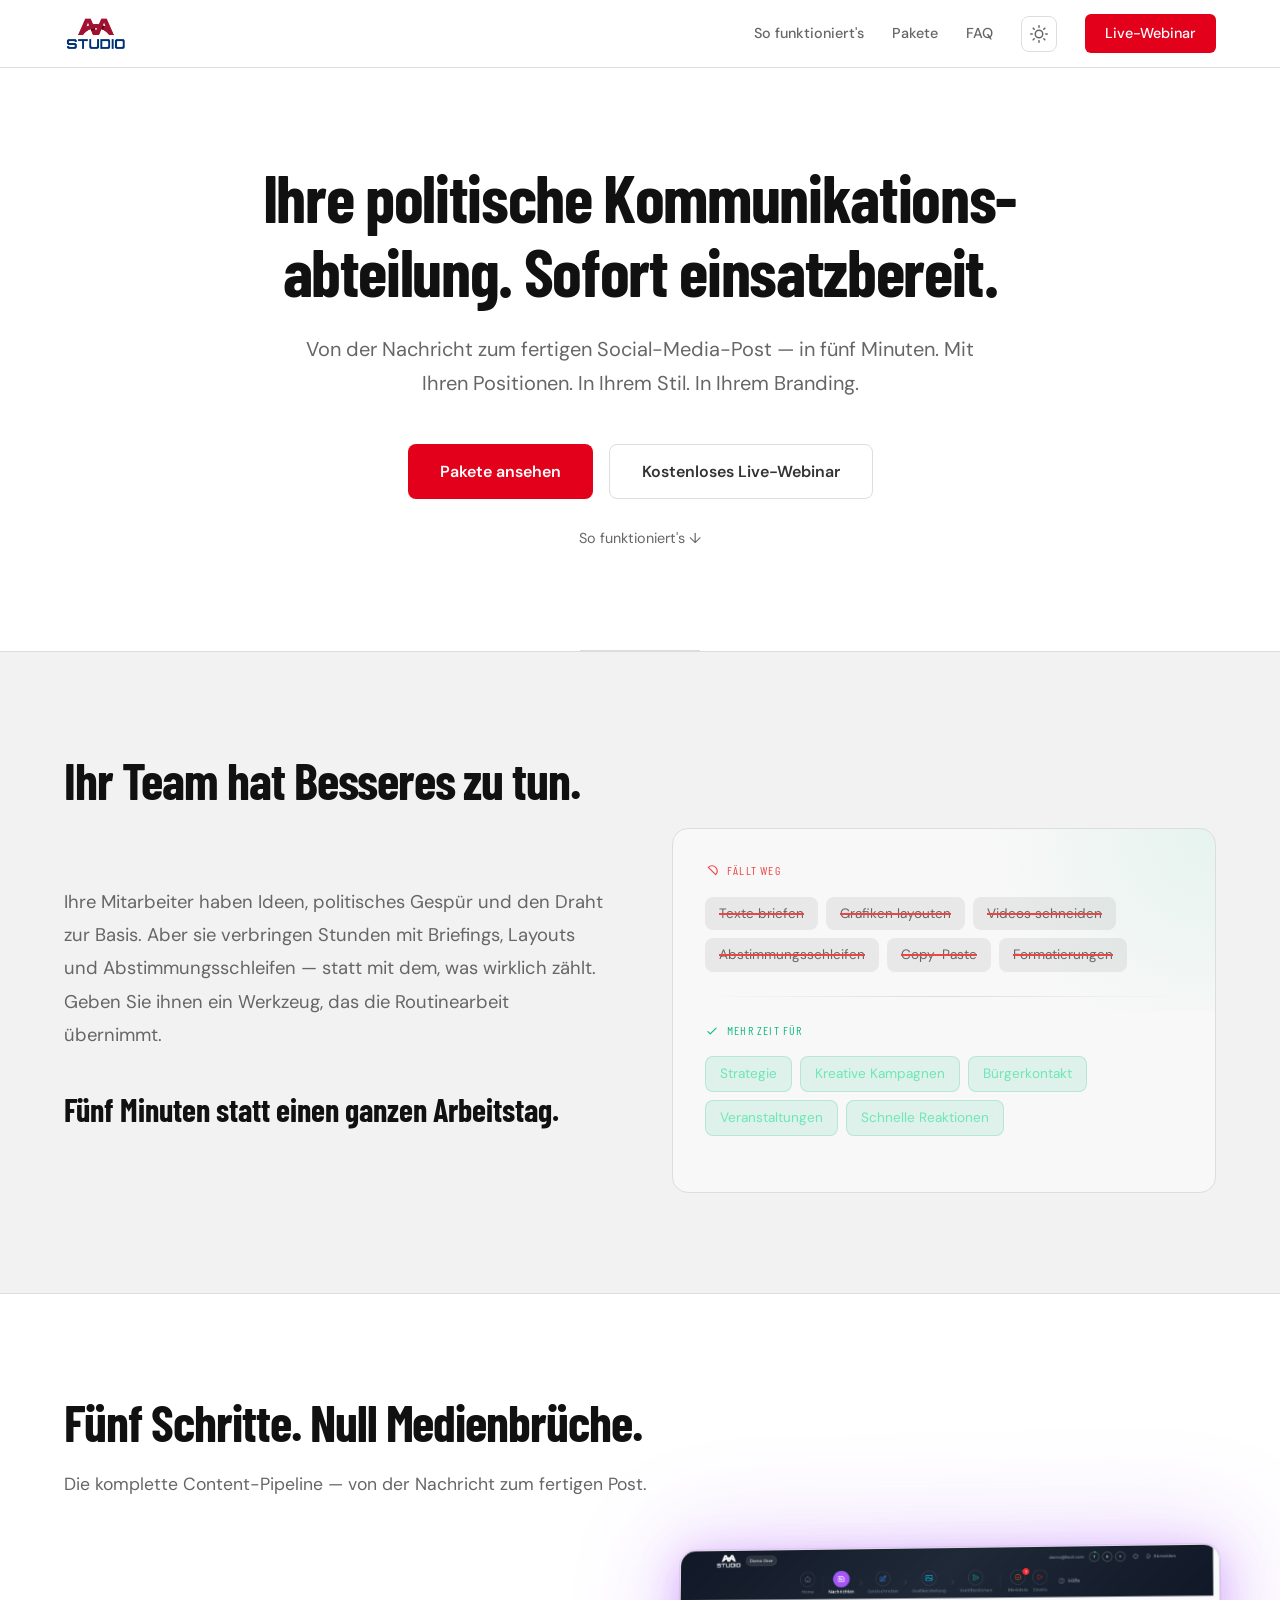
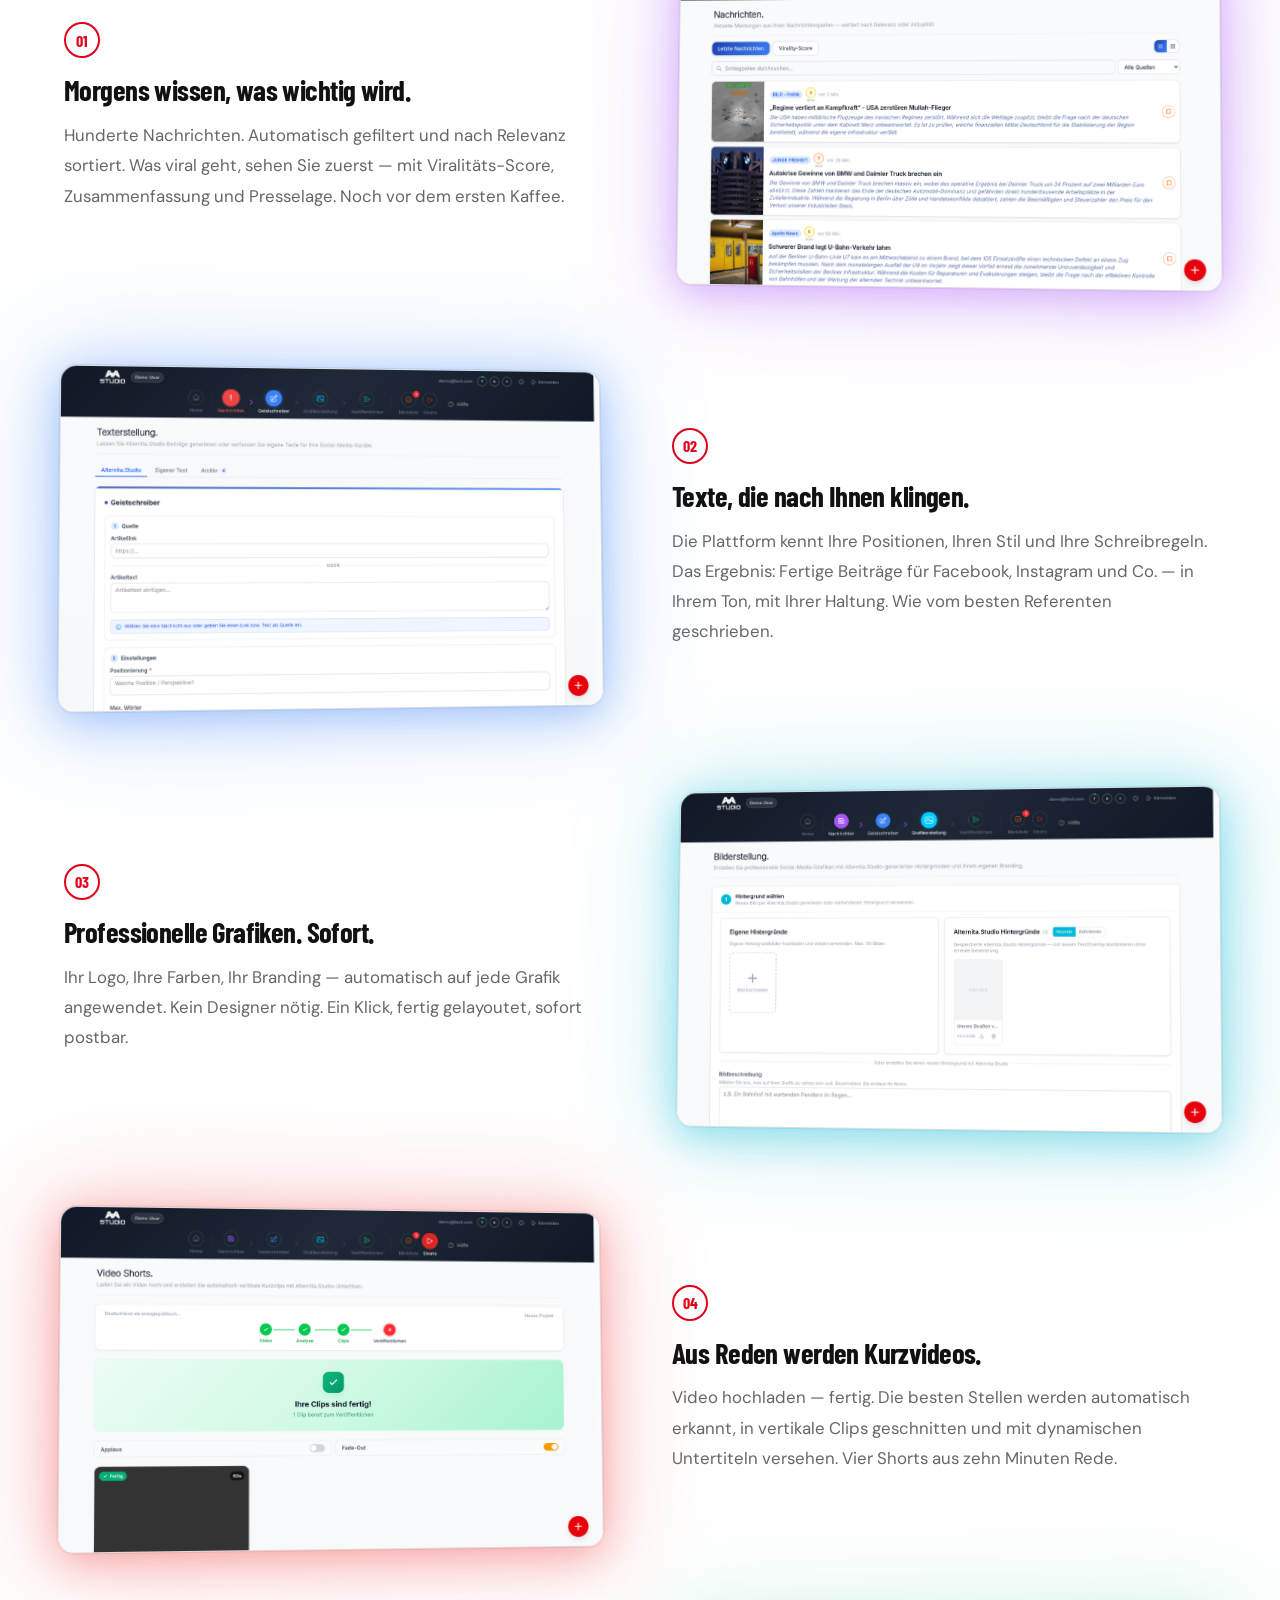
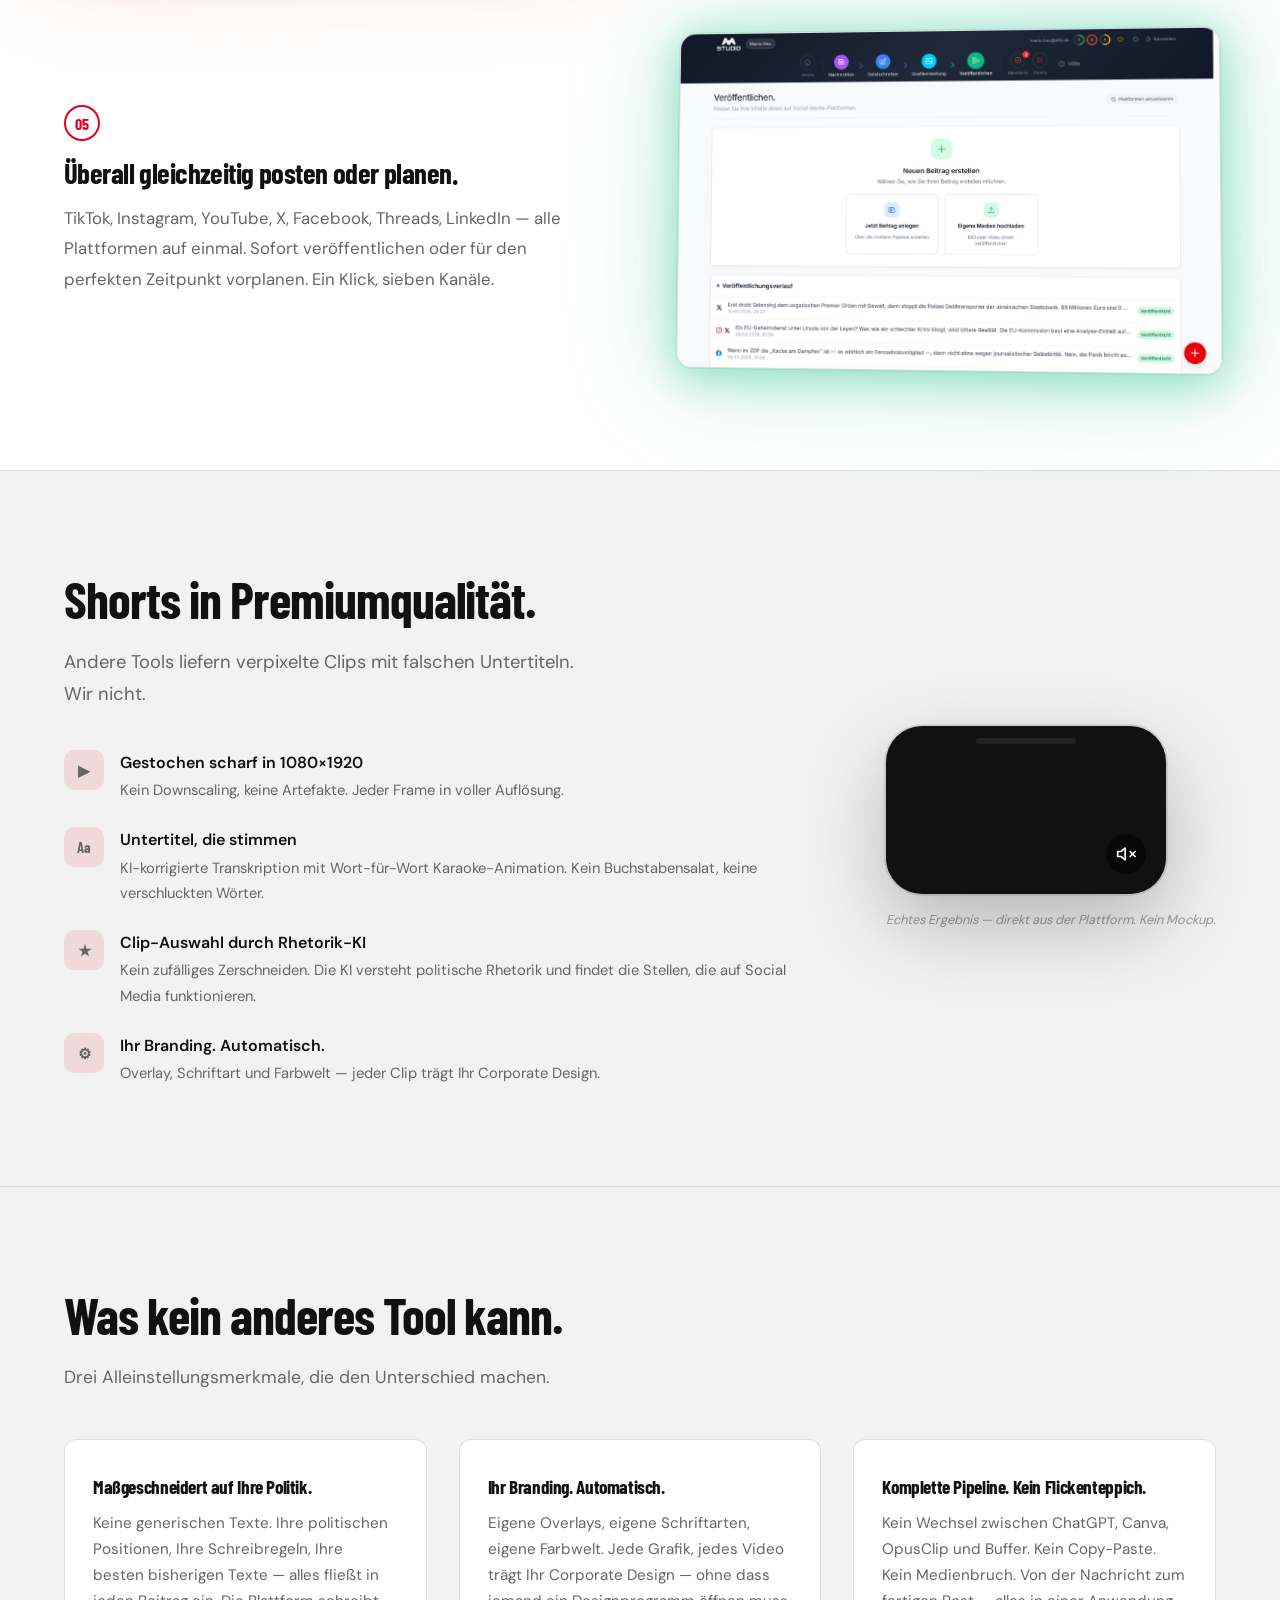
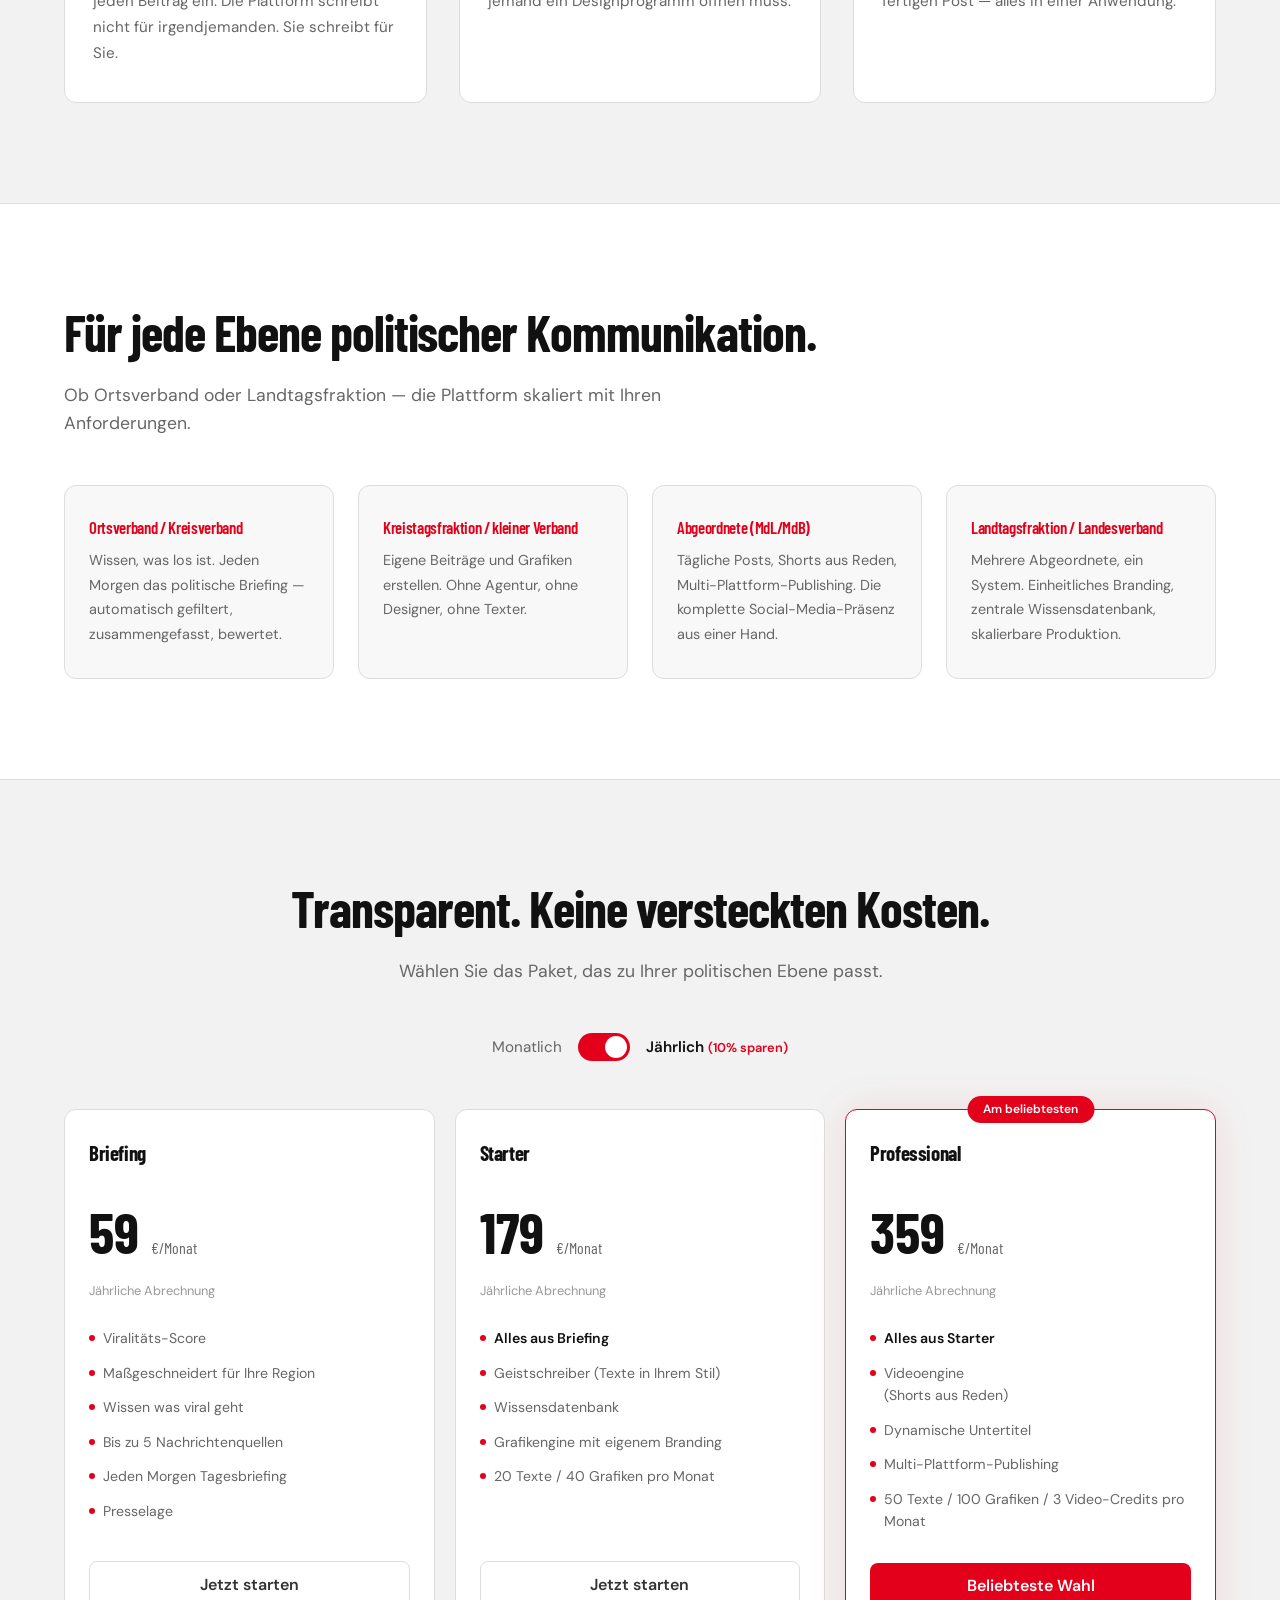
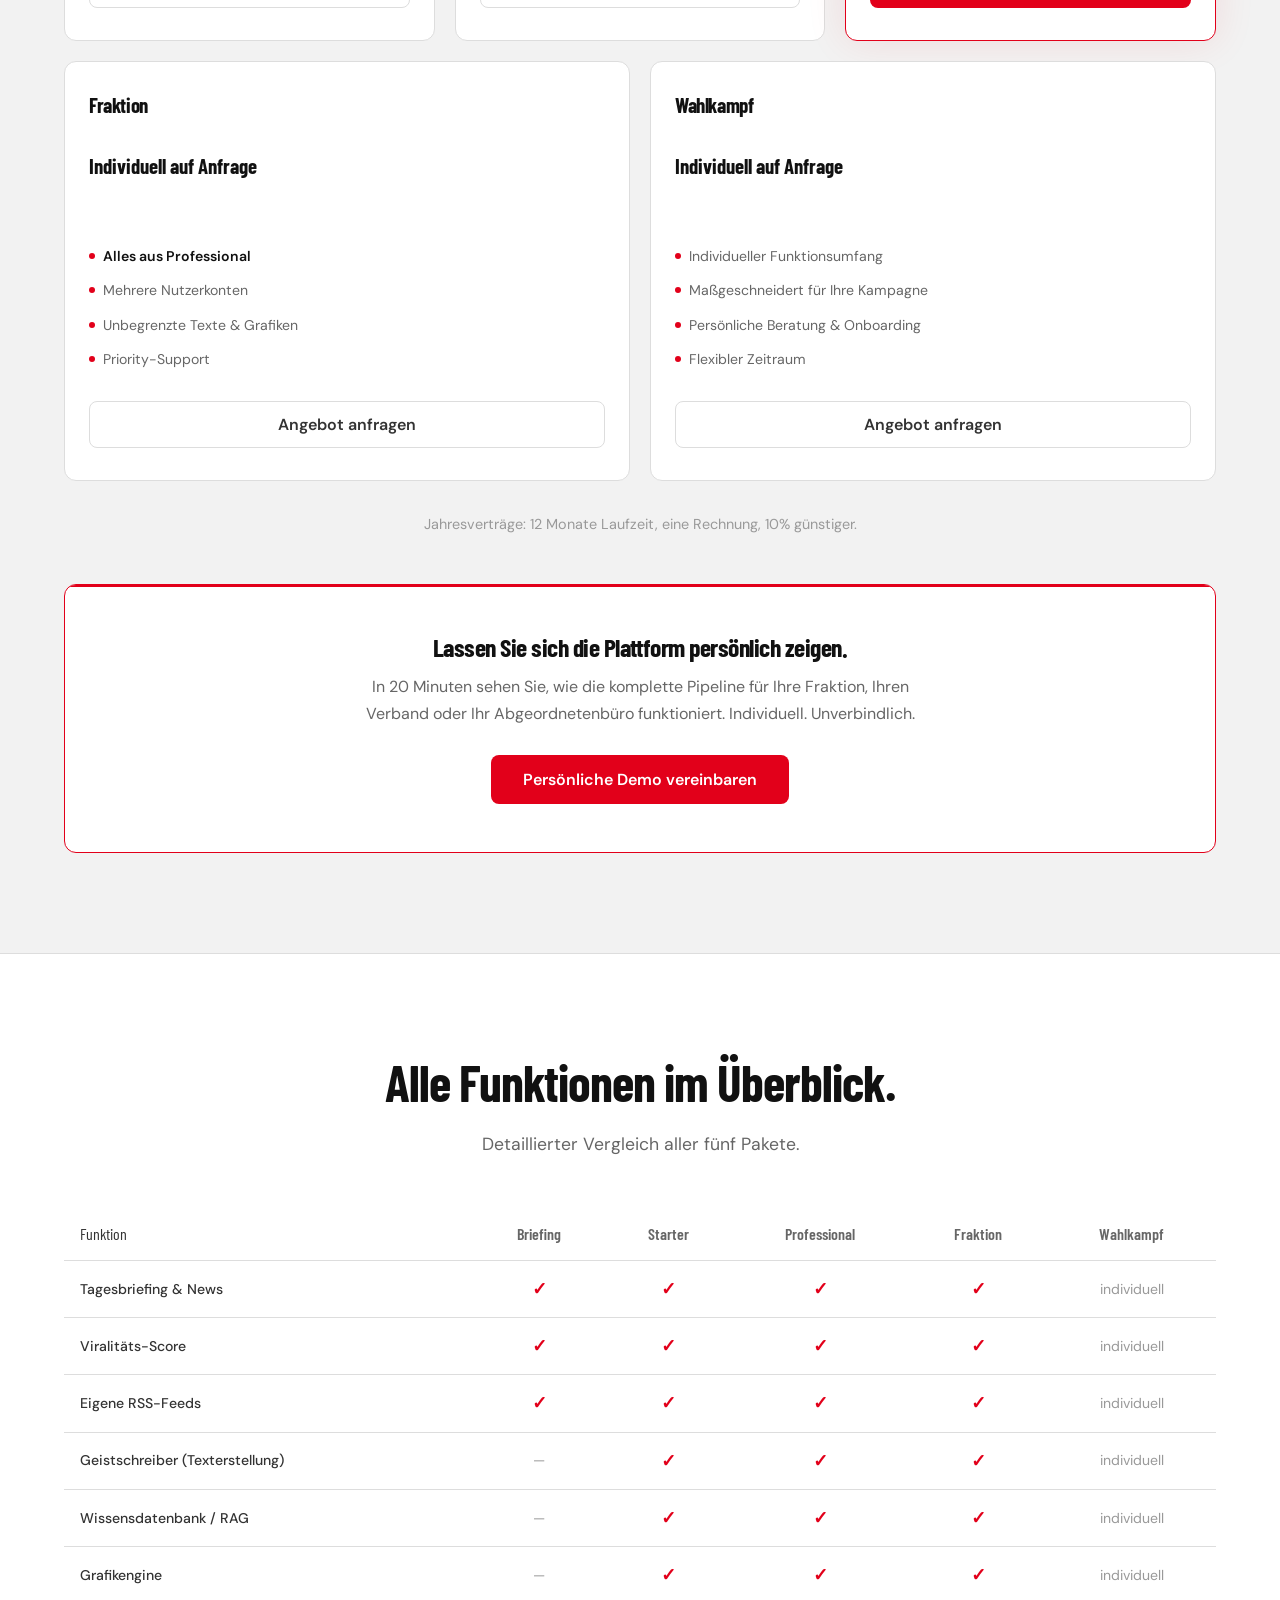
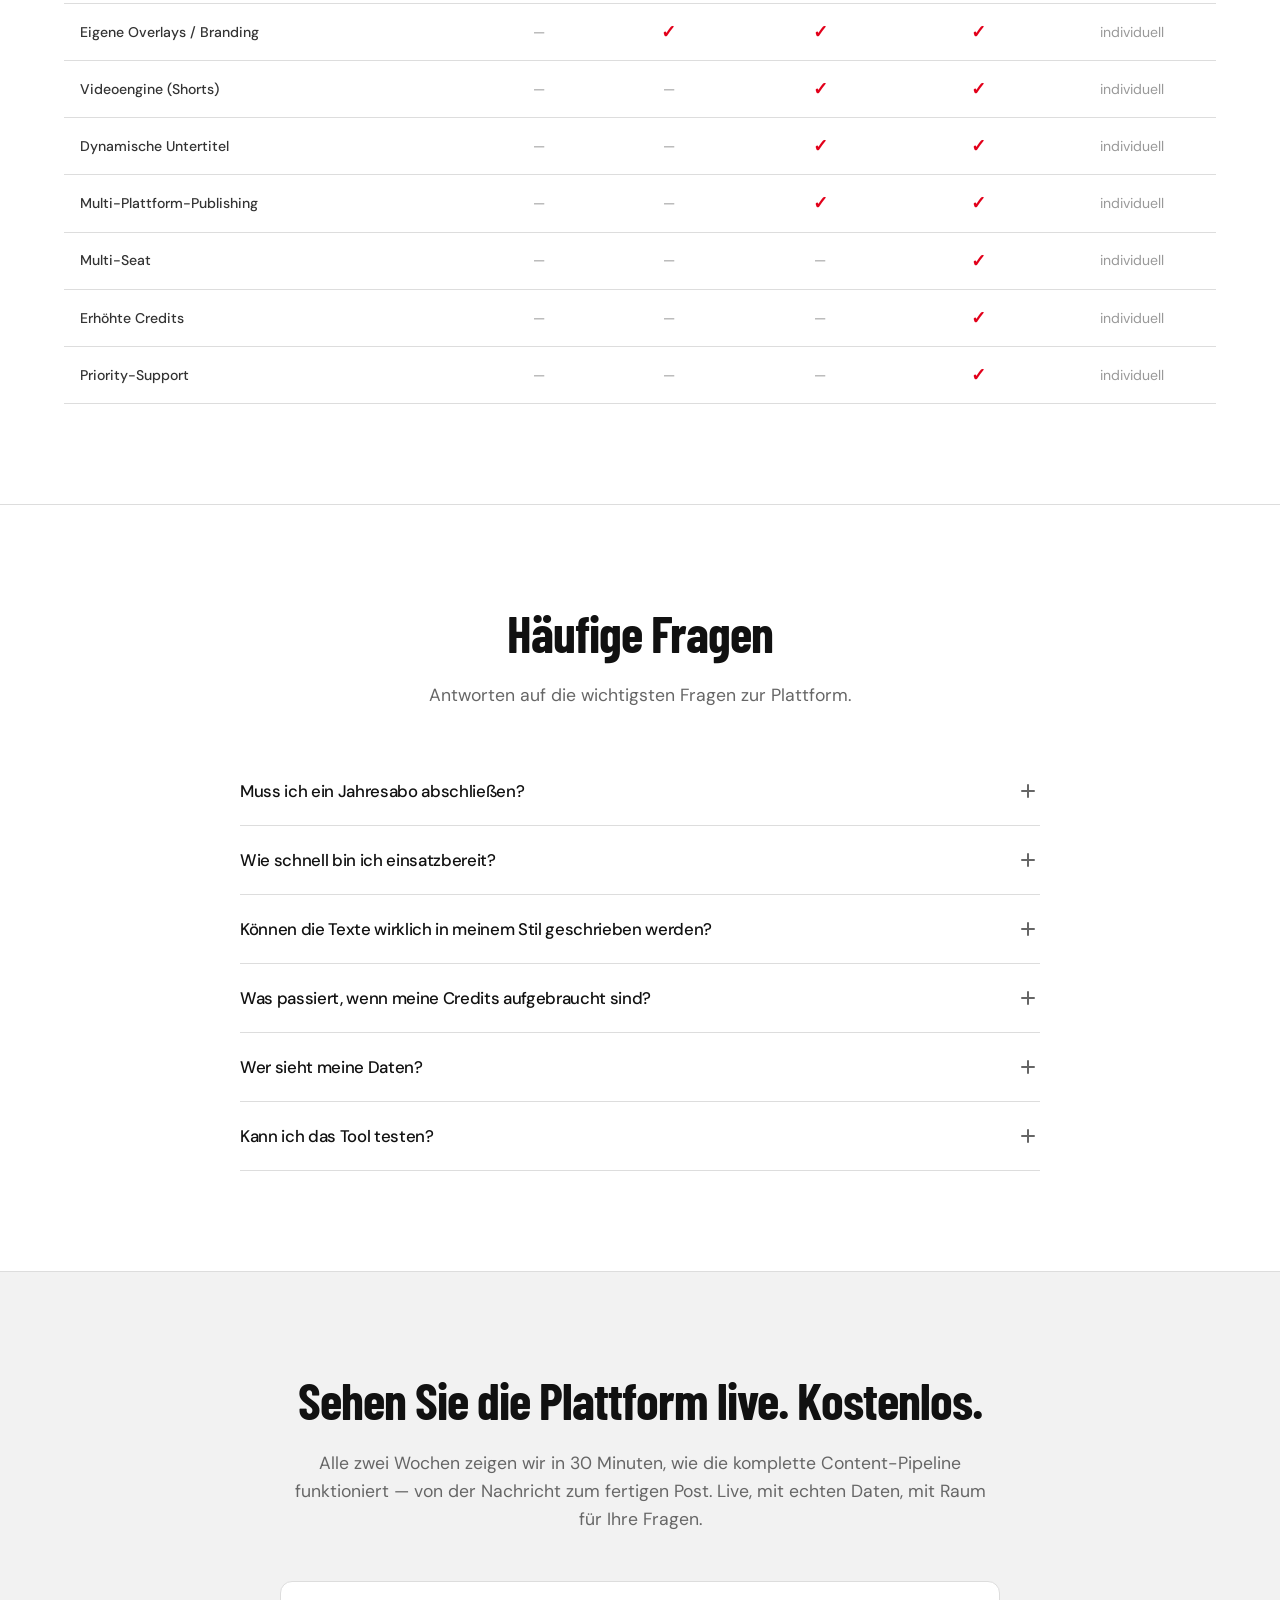
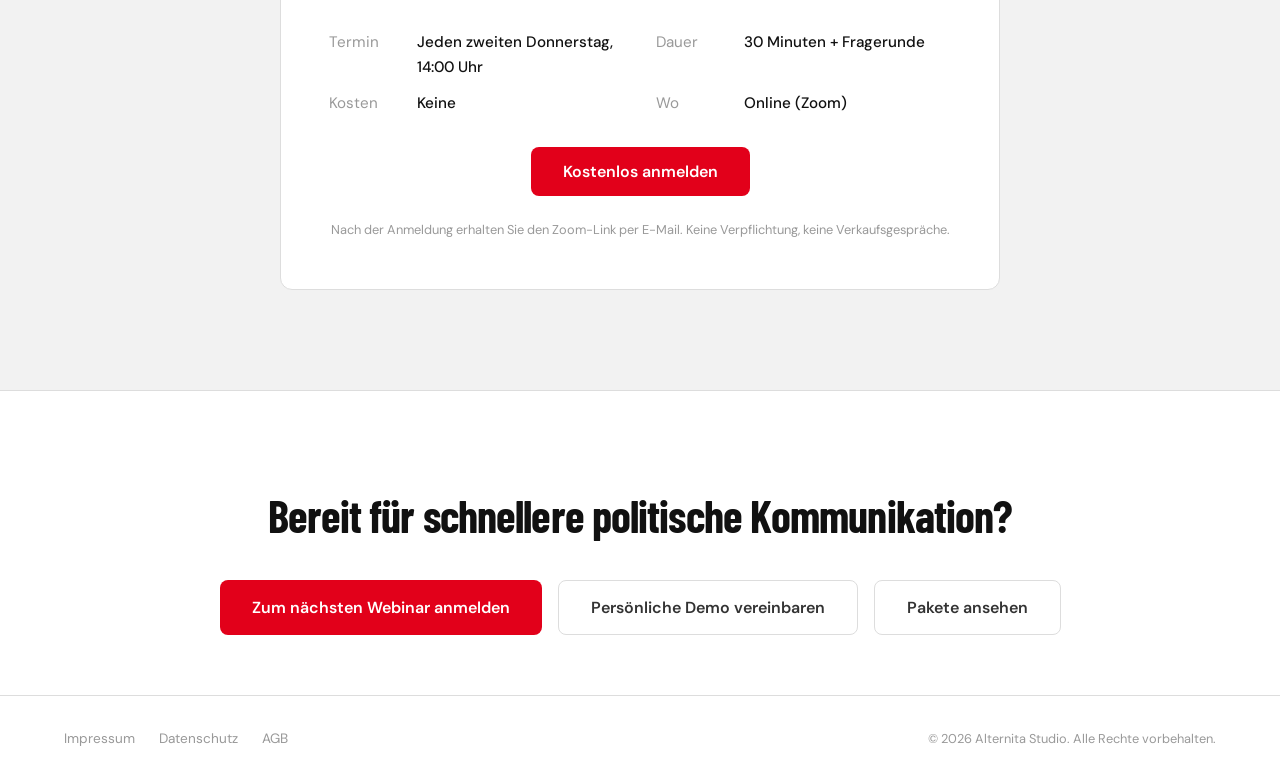
==== index.html @ 77c6234a "Initial commit: Alternita Studio static site Made-with: Cursor" ====
<!DOCTYPE html>
<html lang="de">
<head>
<meta charset="UTF-8">
<meta name="viewport" content="width=device-width, initial-scale=1.0">
<title>Alternita Studio — Politische Kommunikation. Sofort einsatzbereit.</title>
<meta name="description" content="Von der Nachricht zum fertigen Social-Media-Post in fünf Minuten. Mit Ihren Positionen. In Ihrem Stil. In Ihrem Branding.">
<link rel="icon" href="/logo.png" type="image/png">
<link rel="stylesheet" href="/fonts/fonts.css">
<style>
*,*::before,*::after{box-sizing:border-box;margin:0;padding:0}
:root{
  --red:#E2001A;
  --red-hover:#ff1a33;
  --bg:#ffffff;
  --bg-card:#f8f8f8;
  --bg-card-alt:#f2f2f2;
  --bg-highlight:#e8e8e8;
  --text:#333;
  --text-muted:#666;
  --text-dim:#999;
  --heading:#111;
  --border:#ddd;
  --nav-bg:rgba(255,255,255,.92);
  --nav-hover:#111;
  --input-bg:#fff;
  --shadow-card:0 1px 4px rgba(0,0,0,.06);
  --font-head:'Barlow Condensed',sans-serif;
  --font-body:'DM Sans',sans-serif;
  --max-w:1200px;
  --section-pad:100px 0;
}
[data-theme="dark"]{
  --bg:#0f0f0f;
  --bg-card:#1a1a1a;
  --bg-card-alt:#141414;
  --bg-highlight:#222;
  --text:#e8e8e8;
  --text-muted:#999;
  --text-dim:#666;
  --heading:#fff;
  --border:#2a2a2a;
  --nav-bg:rgba(15,15,15,.92);
  --nav-hover:#fff;
  --input-bg:var(--bg-card-alt);
  --shadow-card:none;
}
html{scroll-behavior:smooth;font-size:16px}
body{font-family:var(--font-body);background:var(--bg);color:var(--text);line-height:1.6;-webkit-font-smoothing:antialiased;transition:background .3s,color .3s}
img{max-width:100%;display:block}
a{color:var(--red);text-decoration:none;transition:color .2s}
a:hover{color:var(--red-hover)}

.wrap{max-width:var(--max-w);margin:0 auto;padding:0 24px}
.section{padding:var(--section-pad)}
.section-border{border-top:1px solid var(--border)}

h1,h2,h3,h4{font-family:var(--font-head);font-weight:700;line-height:1.1;letter-spacing:-0.02em}
h2.section-title{font-size:clamp(2rem,5vw,3.2rem);margin-bottom:20px;color:var(--heading)}
.section-sub{font-size:1.1rem;color:var(--text-muted);max-width:700px;margin-bottom:48px}

/* ===== NAV ===== */
.nav{position:fixed;top:0;left:0;right:0;z-index:100;background:var(--nav-bg);backdrop-filter:blur(12px);border-bottom:1px solid var(--border);padding:14px 0}
.nav .wrap{display:flex;align-items:center;justify-content:space-between}
.nav-logo{height:36px}
.nav-links{display:flex;gap:28px;align-items:center}
.nav-links a{color:var(--text-muted);font-size:.9rem;font-weight:500;transition:color .2s}
.nav-links a:hover{color:var(--nav-hover)}
.nav-cta{background:var(--red);color:#fff !important;padding:8px 20px;border-radius:6px;font-weight:600;font-size:.85rem;transition:background .2s}
.nav-cta:hover{background:var(--red-hover)}

/* ===== HERO ===== */
.hero{padding:160px 0 100px;text-align:center;position:relative}
.hero::after{content:'';position:absolute;bottom:0;left:50%;transform:translateX(-50%);width:120px;height:1px;background:var(--border)}
.hero h1{font-size:clamp(2.4rem,6vw,4.2rem);color:var(--heading);margin-bottom:24px;max-width:900px;margin-left:auto;margin-right:auto}
.hero-sub{font-size:clamp(1rem,2vw,1.25rem);color:var(--text-muted);max-width:680px;margin:0 auto 44px;line-height:1.7}
.hero-actions{display:flex;gap:16px;justify-content:center;flex-wrap:wrap;margin-bottom:20px}
.btn{display:inline-flex;align-items:center;justify-content:center;padding:14px 32px;border-radius:8px;font-weight:600;font-size:1rem;transition:all .2s;cursor:pointer;border:none;font-family:var(--font-body)}
.btn-primary{background:var(--red);color:#fff}
.btn-primary:hover{background:var(--red-hover);color:#fff;transform:translateY(-1px)}
.btn-outline{background:transparent;color:var(--text);border:1px solid var(--border)}
.btn-outline:hover{border-color:var(--text-muted);color:var(--heading);transform:translateY(-1px)}
.hero-link{color:var(--text-muted);font-size:.9rem;display:inline-block;margin-top:8px}
.hero-link:hover{color:var(--heading)}

/* ===== PROBLEM ===== */
.problem{background:var(--bg-card-alt)}
.problem-grid{display:grid;grid-template-columns:1fr 1fr;gap:64px;align-items:center}
.problem-text{font-size:clamp(1rem,1.8vw,1.15rem);color:var(--text-muted);max-width:720px;line-height:1.8}
.problem-punch{font-size:clamp(1.4rem,3vw,2rem);font-family:var(--font-head);color:var(--heading);margin-top:32px;font-weight:700}
.pv-box{border-radius:16px;padding:32px;background:var(--bg-card);border:1px solid var(--border);position:relative;overflow:hidden}
.pv-box::before{content:'';position:absolute;top:-50%;right:-50%;width:100%;height:100%;background:radial-gradient(circle,rgba(16,185,129,.08),transparent 70%);pointer-events:none}
.pv-section-label{font-family:var(--font-head);font-size:.75rem;text-transform:uppercase;letter-spacing:.1em;margin-bottom:16px;display:flex;align-items:center;gap:8px}
.pv-section-label.old-label{color:#ef4444}
.pv-section-label.new-label{color:#10b981}
.pv-section-label svg{width:14px;height:14px}
.pv-items{display:flex;flex-wrap:wrap;gap:8px;margin-bottom:24px}
.pv-chip{padding:6px 14px;border-radius:8px;font-size:.85rem;display:inline-flex;align-items:center;gap:6px}
.pv-chip.old{background:var(--bg-highlight);color:var(--text-muted);text-decoration:line-through;text-decoration-color:#ef4444;text-decoration-thickness:2px}
.pv-chip.new{background:rgba(16,185,129,.1);color:#6ee7b7;border:1px solid rgba(16,185,129,.2)}
.pv-divider{height:1px;background:linear-gradient(90deg,transparent,var(--border),transparent);margin-bottom:24px}
@media(max-width:768px){.problem-grid{grid-template-columns:1fr;gap:40px}}

/* ===== PIPELINE ===== */
.pipeline-steps{display:flex;flex-direction:column;gap:80px;counter-reset:step}
.pipe-step{display:grid;grid-template-columns:1fr 1fr;gap:64px;align-items:center;counter-increment:step;opacity:0;transform:translateY(40px);transition:opacity .7s ease,transform .7s ease}
.pipe-step.visible{opacity:1;transform:translateY(0)}
.pipe-step:nth-child(even){direction:rtl}
.pipe-step:nth-child(even)>*{direction:ltr}
.pipe-num{font-family:var(--font-head);font-size:1rem;font-weight:700;color:var(--red);display:inline-flex;align-items:center;justify-content:center;width:36px;height:36px;border:2px solid var(--red);border-radius:50%;margin-bottom:16px;letter-spacing:0}
.pipe-step h3{font-size:clamp(1.4rem,2.5vw,1.8rem);color:var(--heading);margin-bottom:14px;font-family:var(--font-head)}
.pipe-step p{color:var(--text-muted);line-height:1.8;font-size:1.05rem}
.pipe-text{align-self:center}
.pipe-img-wrap{perspective:900px;position:relative}
.pipe-img{border-radius:16px;overflow:hidden;border:1px solid var(--border);position:relative;transform:rotateY(-4deg) rotateX(2deg);transition:transform .5s ease,box-shadow .5s ease;box-shadow:0 20px 60px rgba(0,0,0,.15),0 0 0 1px var(--border)}
.pipe-step:nth-child(even) .pipe-img{transform:rotateY(4deg) rotateX(2deg)}
.pipe-img:hover{transform:rotateY(0) rotateX(0)}
.pipe-img img{width:100%;display:block}
.pipe-img{cursor:pointer}
.pipe-img-glow{display:none}

/* ===== LIGHTBOX ===== */
.lightbox-overlay{position:fixed;inset:0;z-index:9999;background:rgba(0,0,0,.85);backdrop-filter:blur(8px);display:flex;align-items:center;justify-content:center;opacity:0;visibility:hidden;transition:opacity .3s ease,visibility .3s ease;cursor:zoom-out;padding:24px}
.lightbox-overlay.active{opacity:1;visibility:visible}
.lightbox-overlay img{max-width:min(1200px,95vw);max-height:90vh;border-radius:12px;box-shadow:0 24px 80px rgba(0,0,0,.6);transform:scale(.92);transition:transform .35s cubic-bezier(.22,1,.36,1);object-fit:contain}
.lightbox-overlay.active img{transform:scale(1)}
.lightbox-close{position:absolute;top:20px;right:28px;color:#fff;font-size:2rem;cursor:pointer;opacity:.6;transition:opacity .2s;background:none;border:none;font-family:var(--font-body);line-height:1;z-index:10000}
.lightbox-close:hover{opacity:1}
.lightbox-caption{position:absolute;bottom:24px;left:50%;transform:translateX(-50%);color:rgba(255,255,255,.7);font-size:.9rem;font-family:var(--font-body);background:rgba(0,0,0,.5);padding:8px 20px;border-radius:8px;white-space:nowrap}
.pipe-step:nth-child(1) .pipe-img{box-shadow:0 8px 40px rgba(168,85,247,.4),0 0 100px 20px rgba(168,85,247,.2),0 0 0 1px rgba(168,85,247,.15)}
.pipe-step:nth-child(1) .pipe-img:hover{box-shadow:0 12px 60px rgba(168,85,247,.5),0 0 140px 30px rgba(168,85,247,.3),0 0 0 1px rgba(168,85,247,.25)}
.pipe-step:nth-child(2) .pipe-img{box-shadow:0 8px 40px rgba(59,130,246,.4),0 0 100px 20px rgba(59,130,246,.2),0 0 0 1px rgba(59,130,246,.15)}
.pipe-step:nth-child(2) .pipe-img:hover{box-shadow:0 12px 60px rgba(59,130,246,.5),0 0 140px 30px rgba(59,130,246,.3),0 0 0 1px rgba(59,130,246,.25)}
.pipe-step:nth-child(3) .pipe-img{box-shadow:0 8px 40px rgba(6,182,212,.4),0 0 100px 20px rgba(6,182,212,.2),0 0 0 1px rgba(6,182,212,.15)}
.pipe-step:nth-child(3) .pipe-img:hover{box-shadow:0 12px 60px rgba(6,182,212,.5),0 0 140px 30px rgba(6,182,212,.3),0 0 0 1px rgba(6,182,212,.25)}
.pipe-step:nth-child(4) .pipe-img{box-shadow:0 8px 40px rgba(239,68,68,.4),0 0 100px 20px rgba(239,68,68,.2),0 0 0 1px rgba(239,68,68,.15)}
.pipe-step:nth-child(4) .pipe-img:hover{box-shadow:0 12px 60px rgba(239,68,68,.5),0 0 140px 30px rgba(239,68,68,.3),0 0 0 1px rgba(239,68,68,.25)}
.pipe-step:nth-child(5) .pipe-img{box-shadow:0 8px 40px rgba(16,185,129,.4),0 0 100px 20px rgba(16,185,129,.2),0 0 0 1px rgba(16,185,129,.15)}
.pipe-step:nth-child(5) .pipe-img:hover{box-shadow:0 12px 60px rgba(16,185,129,.5),0 0 140px 30px rgba(16,185,129,.3),0 0 0 1px rgba(16,185,129,.25)}
@media(max-width:768px){
  .pipe-step{grid-template-columns:1fr;gap:32px}
  .pipe-step:nth-child(even){direction:ltr}
  .pipe-img{transform:none}
  .pipe-step:nth-child(even) .pipe-img{transform:none}
}

/* ===== SHORTS SHOWCASE ===== */
.shorts-showcase{background:var(--bg-card-alt)}
.shorts-layout{display:grid;grid-template-columns:1fr auto;gap:80px;align-items:center}
.shorts-lead{font-size:1.15rem;color:var(--text-muted);line-height:1.7;margin-bottom:40px;max-width:540px}
.shorts-features{display:flex;flex-direction:column;gap:24px}
.shorts-feat{display:flex;gap:16px;align-items:flex-start}
.shorts-feat-icon{flex-shrink:0;width:40px;height:40px;display:flex;align-items:center;justify-content:center;border-radius:10px;background:rgba(226,0,26,.1);color:var(--red);font-weight:700;font-size:.9rem;font-family:var(--font-head)}
.shorts-feat strong{display:block;color:var(--heading);font-size:1rem;margin-bottom:2px}
.shorts-feat span{color:var(--text-muted);font-size:.92rem;line-height:1.5}
.shorts-video-wrap{text-align:center}
.phone-frame{position:relative;width:280px;background:#111;border-radius:36px;padding:12px;box-shadow:0 30px 80px rgba(0,0,0,.25),0 0 0 2px rgba(0,0,0,.1);overflow:hidden}
.phone-notch{width:100px;height:6px;background:#222;border-radius:3px;margin:0 auto 10px}
.shorts-video{width:100%;border-radius:24px;display:block}
.shorts-caption{margin-top:16px;font-size:.8rem;color:var(--text-dim);font-style:italic}
.shorts-mute-btn{position:absolute;bottom:20px;right:20px;z-index:10;width:40px;height:40px;border-radius:50%;border:none;background:rgba(0,0,0,.55);backdrop-filter:blur(6px);color:#fff;cursor:pointer;display:flex;align-items:center;justify-content:center;transition:background .2s}
.shorts-mute-btn:hover{background:rgba(226,0,26,.7)}
@media(max-width:900px){
  .shorts-layout{grid-template-columns:1fr;gap:48px}
  .shorts-video-wrap{order:-1;display:flex;flex-direction:column;align-items:center}
}

/* ===== USPs ===== */
.usps{background:var(--bg-card-alt)}
.usp-grid{display:grid;grid-template-columns:repeat(3,1fr);gap:32px}
.usp-card{padding:36px 28px;border:1px solid var(--border);border-radius:12px;background:var(--bg);transition:border-color .3s}
.usp-card:hover{border-color:var(--text-dim)}
.usp-card h3{font-size:1.2rem;color:var(--heading);margin-bottom:14px}
.usp-card p{color:var(--text-muted);line-height:1.7;font-size:.95rem}

/* ===== ZIELGRUPPEN ===== */
.ziel-grid{display:grid;grid-template-columns:repeat(4,1fr);gap:24px}
.ziel-card{padding:32px 24px;border:1px solid var(--border);border-radius:12px;background:var(--bg-card);transition:border-color .3s}
.ziel-card:hover{border-color:var(--text-dim)}
.ziel-card h3{font-size:1.05rem;color:var(--red);margin-bottom:12px;font-family:var(--font-head);font-weight:600}
.ziel-card p{color:var(--text-muted);font-size:.9rem;line-height:1.7}

/* ===== PRICING ===== */
.pricing{background:var(--bg-card-alt)}
.toggle-wrap{display:flex;align-items:center;justify-content:center;gap:16px;margin-bottom:48px}
.toggle-label{font-size:.95rem;color:var(--text-muted);cursor:pointer;transition:color .2s}
.toggle-label.active{color:var(--heading);font-weight:600}
.toggle-track{width:52px;height:28px;background:var(--border);border-radius:14px;position:relative;cursor:pointer;transition:background .2s}
.toggle-track.yearly{background:var(--red)}
.toggle-knob{width:22px;height:22px;background:#fff;border-radius:50%;position:absolute;top:3px;left:3px;transition:transform .2s}
.toggle-track.yearly .toggle-knob{transform:translateX(24px)}
.pricing-grid{display:grid;grid-template-columns:repeat(3,1fr);gap:20px;margin-bottom:20px}
.pricing-grid-bottom{display:grid;grid-template-columns:repeat(2,1fr);gap:20px;margin-bottom:32px}
.price-card{background:var(--bg);border:1px solid var(--border);border-radius:12px;padding:32px 24px;display:flex;flex-direction:column;position:relative;transition:border-color .3s}
.price-card:hover{border-color:var(--text-dim)}
.price-card.featured{border-color:var(--red);box-shadow:0 0 40px rgba(226,0,26,.1)}
.price-badge{position:absolute;top:-14px;left:50%;transform:translateX(-50%);background:var(--red);color:#fff;font-size:.75rem;font-weight:600;padding:4px 16px;border-radius:20px;white-space:nowrap}
.price-card h3{font-family:var(--font-head);font-size:1.3rem;color:var(--heading);margin-bottom:4px}
.price-card .price{font-family:var(--font-head);font-size:3.6rem;color:var(--heading);font-weight:700;margin:16px 0 4px}
.price-card .price .price-unit{font-size:1rem;font-weight:400;color:var(--text-muted)}
.price-card .price-period{font-size:.8rem;color:var(--text-dim);margin-bottom:20px}
.price-features{list-style:none;flex:1;margin-bottom:24px}
.price-features li{padding:6px 0;color:var(--text-muted);font-size:.88rem;display:flex;align-items:flex-start;gap:8px}
.price-features li::before{content:'';display:inline-block;width:6px;height:6px;background:var(--red);border-radius:50%;margin-top:8px;flex-shrink:0}
.price-card .btn{width:100%;text-align:center;padding:12px}
.pricing-note{text-align:center;color:var(--text-dim);font-size:.9rem;margin-bottom:48px}

/* Demo block */
.demo-block{background:var(--bg);border:1px solid var(--red);border-radius:12px;padding:48px;text-align:center;position:relative;overflow:hidden}
.demo-block::before{content:'';position:absolute;top:0;left:0;right:0;height:2px;background:var(--red)}
.demo-block h3{font-size:1.6rem;color:var(--heading);margin-bottom:12px;font-family:var(--font-head)}
.demo-block p{color:var(--text-muted);max-width:560px;margin:0 auto 28px;line-height:1.7}

/* ===== FEATURE TABLE ===== */
.ftable-wrap{overflow-x:auto;-webkit-overflow-scrolling:touch}
.ftable{width:100%;border-collapse:collapse;min-width:640px}
.ftable th,.ftable td{padding:14px 16px;text-align:center;border-bottom:1px solid var(--border);font-size:.88rem}
.ftable th{color:var(--text-muted);font-weight:600;font-family:var(--font-head);font-size:1rem}
.ftable th:first-child,.ftable td:first-child{text-align:left;color:var(--text);font-weight:500}
.ftable td{color:var(--text-dim)}
.ftable .check{color:var(--red);font-weight:700;font-size:1.1rem}
.ftable tbody tr:hover{background:var(--bg-card-alt)}


/* ===== FAQ ===== */
.faq-list{max-width:800px;margin:0 auto}
.faq-item{border-bottom:1px solid var(--border)}
.faq-q{display:flex;align-items:center;justify-content:space-between;padding:22px 0;cursor:pointer;gap:16px;user-select:none}
.faq-q h3{font-size:1.05rem;color:var(--heading);font-weight:500;font-family:var(--font-body)}
.faq-icon{width:24px;height:24px;flex-shrink:0;position:relative;transition:transform .3s}
.faq-icon::before,.faq-icon::after{content:'';position:absolute;background:var(--text-muted);border-radius:1px}
.faq-icon::before{width:14px;height:2px;top:11px;left:5px}
.faq-icon::after{width:2px;height:14px;top:5px;left:11px;transition:transform .3s}
.faq-item.open .faq-icon::after{transform:rotate(90deg);opacity:0}
.faq-a{max-height:0;overflow:hidden;transition:max-height .3s ease}
.faq-a p{padding:0 0 22px;color:var(--text-muted);line-height:1.7;font-size:.95rem}

/* ===== WEBINAR ===== */
.webinar{background:var(--bg-card-alt)}
.webinar-card{background:var(--bg);border:1px solid var(--border);border-radius:12px;padding:48px;max-width:720px;margin:0 auto}
.webinar-details{display:grid;grid-template-columns:1fr 1fr;gap:12px 32px;margin-bottom:32px}
.webinar-detail{display:flex;gap:8px;font-size:.95rem}
.webinar-detail .wd-label{color:var(--text-dim);min-width:80px}
.webinar-detail .wd-value{color:var(--heading);font-weight:500}
.webinar-note{color:var(--text-dim);font-size:.8rem;margin-top:24px;text-align:center}
.webinar-form{margin-top:32px;border-top:1px solid var(--border);padding-top:32px}
.webinar-form h3{font-size:1.1rem;color:var(--heading);margin-bottom:20px;font-family:var(--font-head)}
.form-row{display:grid;grid-template-columns:1fr 1fr;gap:16px;margin-bottom:16px}
.form-group{display:flex;flex-direction:column;gap:6px}
.form-group.full{grid-column:1/-1}
.form-label{font-size:.8rem;color:var(--text-muted);font-weight:500}
.form-input,.form-select{background:var(--input-bg);border:1px solid var(--border);border-radius:8px;padding:12px 14px;color:var(--heading);font-size:.9rem;font-family:var(--font-body);outline:none;transition:border-color .2s;width:100%}
.form-input:focus,.form-select:focus{border-color:var(--red)}
.form-input::placeholder{color:var(--text-dim)}
.form-select{appearance:none;background-image:url("data:image/svg+xml,%3Csvg xmlns='http://www.w3.org/2000/svg' width='12' height='8'%3E%3Cpath d='M1 1l5 5 5-5' stroke='%23666' stroke-width='1.5' fill='none'/%3E%3C/svg%3E");background-repeat:no-repeat;background-position:right 14px center;padding-right:36px}
.form-select option{background:var(--input-bg);color:var(--text)}

/* ===== CTA FOOTER ===== */
.cta-footer{text-align:center;padding:100px 0 60px}
.cta-footer h2{font-size:clamp(1.8rem,4vw,2.8rem);color:var(--heading);margin-bottom:40px}
.cta-options{display:flex;gap:16px;justify-content:center;flex-wrap:wrap}

/* ===== FOOTER ===== */
footer{border-top:1px solid var(--border);padding:32px 0;text-align:center}
footer .wrap{display:flex;align-items:center;justify-content:space-between;flex-wrap:wrap;gap:16px}
.footer-links{display:flex;gap:24px}
.footer-links a{color:var(--text-dim);font-size:.85rem}
.footer-links a:hover{color:var(--text-muted)}
.footer-copy{color:var(--text-dim);font-size:.8rem}

/* ===== THEME TOGGLE ===== */
.theme-toggle{background:none;border:1px solid var(--border);border-radius:8px;width:36px;height:36px;display:flex;align-items:center;justify-content:center;cursor:pointer;color:var(--text-muted);transition:color .2s,border-color .2s}
.theme-toggle:hover{color:var(--heading);border-color:var(--text-muted)}
.theme-toggle .icon-sun,.theme-toggle .icon-moon{width:18px;height:18px}
.theme-toggle .icon-moon{display:none}
[data-theme="dark"] .theme-toggle .icon-sun{display:none}
[data-theme="dark"] .theme-toggle .icon-moon{display:block}
[data-theme="dark"] .nav-logo{filter:brightness(0) invert(1)}

/* ===== RESPONSIVE ===== */
@media(max-width:1024px){
  .pricing-grid{grid-template-columns:repeat(2,1fr)}
  .pricing-grid-bottom{grid-template-columns:repeat(2,1fr)}
  .ziel-grid{grid-template-columns:repeat(2,1fr)}
}
@media(max-width:768px){
  :root{--section-pad:64px 0}
  .nav-links a:not(.nav-cta){display:none}
  .hero{padding:120px 0 64px}
  .usp-grid{grid-template-columns:1fr}
  .pricing-grid{grid-template-columns:1fr}
  .pricing-grid-bottom{grid-template-columns:1fr}
  .ziel-grid{grid-template-columns:1fr}
  .webinar-details{grid-template-columns:1fr}
  .form-row{grid-template-columns:1fr}
  .demo-block{padding:32px 20px}
  .webinar-card{padding:28px 20px}
  .pipe-num{font-size:2.4rem}
  .hero-actions{flex-direction:column;align-items:center}
  .cta-options{flex-direction:column;align-items:center}
  .btn{width:100%;max-width:320px}
  footer .wrap{flex-direction:column;text-align:center}
}

/* ===== BOOKING MODAL ===== */
.modal-overlay{display:none;position:fixed;inset:0;z-index:200;background:rgba(0,0,0,.7);backdrop-filter:blur(4px);align-items:center;justify-content:center;padding:16px}
.modal-overlay.open{display:flex}
.modal{background:var(--bg-card);border:1px solid var(--border);border-radius:16px;max-width:560px;width:100%;max-height:90vh;overflow-y:auto;position:relative}
.modal-header{padding:24px 28px 16px;border-bottom:1px solid var(--border);display:flex;align-items:center;justify-content:space-between}
.modal-header h2{font-family:var(--font-head);font-size:1.4rem;color:var(--heading);margin:0}
.modal-close{background:none;border:none;color:var(--text-muted);font-size:1.6rem;cursor:pointer;padding:4px 8px;line-height:1;transition:color .2s}
.modal-close:hover{color:var(--heading)}
.modal-pkg-info{padding:16px 28px;background:var(--bg-card-alt);border-bottom:1px solid var(--border);display:flex;align-items:center;justify-content:space-between}
.modal-pkg-name{font-family:var(--font-head);font-size:1.1rem;color:var(--red);font-weight:700}
.modal-pkg-price{font-family:var(--font-head);font-size:1.6rem;color:var(--heading);font-weight:700}
.modal-pkg-price span{font-size:.85rem;color:var(--text-muted);font-weight:400}
.modal-body{padding:24px 28px}
.modal-body .form-row{display:grid;grid-template-columns:1fr 1fr;gap:14px;margin-bottom:14px}
.modal-body .form-group{display:flex;flex-direction:column;gap:5px}
.modal-body .form-group.full{grid-column:1/-1}
.modal-body .form-label{font-size:.78rem;color:var(--text-muted);font-weight:500}
.modal-body .form-input,.modal-body .form-textarea{background:var(--input-bg);border:1px solid var(--border);border-radius:8px;padding:10px 12px;color:var(--heading);font-size:.9rem;font-family:var(--font-body);outline:none;transition:border-color .2s;width:100%}
.modal-body .form-textarea{resize:vertical;min-height:60px}
.modal-body .form-input:focus,.modal-body .form-textarea:focus{border-color:var(--red)}
.modal-body .form-input::placeholder,.modal-body .form-textarea::placeholder{color:var(--text-dim)}
.modal-checkbox{display:flex;align-items:flex-start;gap:10px;margin:20px 0 24px;cursor:pointer}
.modal-checkbox input{margin-top:3px;accent-color:var(--red);width:18px;height:18px;flex-shrink:0}
.modal-checkbox span{font-size:.88rem;color:var(--text-muted);line-height:1.5}
.modal-error{background:rgba(226,0,26,.1);border:1px solid rgba(226,0,26,.3);border-radius:8px;padding:10px 14px;color:#ff6b6b;font-size:.88rem;margin-bottom:16px;display:none}
.modal-success{text-align:center;padding:32px 0}
.modal-success h3{font-family:var(--font-head);font-size:1.4rem;color:var(--heading);margin-bottom:12px}
.modal-success p{color:var(--text-muted);font-size:.95rem;line-height:1.6;max-width:400px;margin:0 auto}
.modal-success .checkmark{width:64px;height:64px;border-radius:50%;background:rgba(34,197,94,.15);display:flex;align-items:center;justify-content:center;margin:0 auto 20px;font-size:2rem;color:#22c55e}
@media(max-width:768px){
  .modal-body .form-row{grid-template-columns:1fr}
  .modal{border-radius:12px}
  .modal-header,.modal-body,.modal-pkg-info{padding-left:20px;padding-right:20px}
}
</style>
</head>
<body>

<!-- NAV -->
<nav class="nav">
<div class="wrap">
  <a href="#hero"><img src="/logo.png" alt="Alternita Studio" class="nav-logo"></a>
  <div class="nav-links">
    <a href="#pipeline">So funktioniert's</a>
    <a href="#pricing">Pakete</a>
    <a href="#faq">FAQ</a>
    <button class="theme-toggle" id="theme-toggle" title="Hell/Dunkel umschalten">
      <svg class="icon-sun" viewBox="0 0 24 24" fill="none" stroke="currentColor" stroke-width="2" stroke-linecap="round" stroke-linejoin="round"><circle cx="12" cy="12" r="5"/><line x1="12" y1="1" x2="12" y2="3"/><line x1="12" y1="21" x2="12" y2="23"/><line x1="4.22" y1="4.22" x2="5.64" y2="5.64"/><line x1="18.36" y1="18.36" x2="19.78" y2="19.78"/><line x1="1" y1="12" x2="3" y2="12"/><line x1="21" y1="12" x2="23" y2="12"/><line x1="4.22" y1="19.78" x2="5.64" y2="18.36"/><line x1="18.36" y1="5.64" x2="19.78" y2="4.22"/></svg>
      <svg class="icon-moon" viewBox="0 0 24 24" fill="none" stroke="currentColor" stroke-width="2" stroke-linecap="round" stroke-linejoin="round"><path d="M21 12.79A9 9 0 1111.21 3 7 7 0 0021 12.79z"/></svg>
    </button>
    <a href="#webinar" class="nav-cta">Live-Webinar</a>
  </div>
</div>
</nav>

<!-- HERO -->
<section class="hero section" id="hero">
<div class="wrap">
  <h1>Ihre politische Kommunikations&shy;abteilung. Sofort einsatzbereit.</h1>
  <p class="hero-sub">Von der Nachricht zum fertigen Social-Media-Post &mdash; in fünf Minuten. Mit Ihren Positionen. In Ihrem Stil. In Ihrem Branding.</p>
  <div class="hero-actions">
    <a href="#pricing" class="btn btn-primary">Pakete ansehen</a>
    <a href="#webinar" class="btn btn-outline">Kostenloses Live-Webinar</a>
  </div>
  <a href="#pipeline" class="hero-link">So funktioniert's &darr;</a>
</div>
</section>

<!-- PROBLEM -->
<section class="problem section section-border" id="problem">
<div class="wrap">
  <h2 class="section-title">Ihr Team hat Besseres zu tun.</h2>
  <div class="problem-grid">
    <div>
      <p class="problem-text">
        Ihre Mitarbeiter haben Ideen, politisches Gespür und den Draht zur Basis.
        Aber sie verbringen Stunden mit Briefings, Layouts und Abstimmungsschleifen &mdash; statt mit dem, was wirklich zählt.
        Geben Sie ihnen ein Werkzeug, das die Routinearbeit übernimmt.
      </p>
      <p class="problem-punch">Fünf Minuten statt einen ganzen Arbeitstag.</p>
    </div>
    <div class="pv-box">
      <div class="pv-section-label old-label"><svg fill="none" stroke="currentColor" viewBox="0 0 24 24"><path stroke-linecap="round" stroke-linejoin="round" stroke-width="2" d="M18.364 18.364A9 9 0 005.636 5.636m12.728 12.728L5.636 5.636"/></svg> Fällt weg</div>
      <div class="pv-items">
        <span class="pv-chip old">Texte briefen</span>
        <span class="pv-chip old">Grafiken layouten</span>
        <span class="pv-chip old">Videos schneiden</span>
        <span class="pv-chip old">Abstimmungsschleifen</span>
        <span class="pv-chip old">Copy-Paste</span>
        <span class="pv-chip old">Formatierungen</span>
      </div>
      <div class="pv-divider"></div>
      <div class="pv-section-label new-label"><svg fill="none" stroke="currentColor" viewBox="0 0 24 24"><path stroke-linecap="round" stroke-linejoin="round" stroke-width="2" d="M5 13l4 4L19 7"/></svg> Mehr Zeit für</div>
      <div class="pv-items">
        <span class="pv-chip new">Strategie</span>
        <span class="pv-chip new">Kreative Kampagnen</span>
        <span class="pv-chip new">Bürgerkontakt</span>
        <span class="pv-chip new">Veranstaltungen</span>
        <span class="pv-chip new">Schnelle Reaktionen</span>
      </div>
    </div>
  </div>
</div>
</section>

<!-- PIPELINE -->
<section class="section section-border" id="pipeline">
<div class="wrap">
  <h2 class="section-title">Fünf Schritte. Null Medienbrüche.</h2>
  <p class="section-sub">Die komplette Content-Pipeline &mdash; von der Nachricht zum fertigen Post.</p>
  <div class="pipeline-steps">
    <div class="pipe-step">
      <div class="pipe-text">
        <div class="pipe-num">01</div>
        <h3>Morgens wissen, was wichtig wird.</h3>
        <p>Hunderte Nachrichten. Automatisch gefiltert und nach Relevanz sortiert. Was viral geht, sehen Sie zuerst &mdash; mit Viralitäts-Score, Zusammenfassung und Presselage. Noch vor dem ersten Kaffee.</p>
      </div>
      <div class="pipe-img-wrap">
        <div class="pipe-img-glow glow-purple"></div>
        <div class="pipe-img"><img src="/mockups/news.png" alt="Nachrichten-Dashboard mit Viralitäts-Score" loading="lazy"></div>
      </div>
    </div>
    <div class="pipe-step">
      <div class="pipe-text">
        <div class="pipe-num">02</div>
        <h3>Texte, die nach Ihnen klingen.</h3>
        <p>Die Plattform kennt Ihre Positionen, Ihren Stil und Ihre Schreibregeln. Das Ergebnis: Fertige Beiträge für Facebook, Instagram und Co. &mdash; in Ihrem Ton, mit Ihrer Haltung. Wie vom besten Referenten geschrieben.</p>
      </div>
      <div class="pipe-img-wrap">
        <div class="pipe-img-glow glow-blue"></div>
        <div class="pipe-img"><img src="/mockups/ghostwriter.png" alt="Geistschreiber mit Artikelquelle und Einstellungen" loading="lazy"></div>
      </div>
    </div>
    <div class="pipe-step">
      <div class="pipe-text">
        <div class="pipe-num">03</div>
        <h3>Professionelle Grafiken. Sofort.</h3>
        <p>Ihr Logo, Ihre Farben, Ihr Branding &mdash; automatisch auf jede Grafik angewendet. Kein Designer nötig. Ein Klick, fertig gelayoutet, sofort postbar.</p>
      </div>
      <div class="pipe-img-wrap">
        <div class="pipe-img-glow glow-cyan"></div>
        <div class="pipe-img"><img src="/mockups/echo.png" alt="Grafikerstellung mit Overlay und automatischem Hintergrund" loading="lazy"></div>
      </div>
    </div>
    <div class="pipe-step">
      <div class="pipe-text">
        <div class="pipe-num">04</div>
        <h3>Aus Reden werden Kurzvideos.</h3>
        <p>Video hochladen &mdash; fertig. Die besten Stellen werden automatisch erkannt, in vertikale Clips geschnitten und mit dynamischen Untertiteln versehen. Vier Shorts aus zehn Minuten Rede.</p>
      </div>
      <div class="pipe-img-wrap">
        <div class="pipe-img-glow glow-red"></div>
        <div class="pipe-img"><img src="/mockups/shorts-detail.png" alt="Video-Shorts Pipeline mit fertigen Clips" loading="lazy"></div>
      </div>
    </div>
    <div class="pipe-step">
      <div class="pipe-text">
        <div class="pipe-num">05</div>
        <h3>Überall gleichzeitig posten oder planen.</h3>
        <p>TikTok, Instagram, YouTube, X, Facebook, Threads, LinkedIn &mdash; alle Plattformen auf einmal. Sofort veröffentlichen oder für den perfekten Zeitpunkt vorplanen. Ein Klick, sieben Kanäle.</p>
      </div>
      <div class="pipe-img-wrap">
        <div class="pipe-img-glow glow-green"></div>
        <div class="pipe-img"><img src="/mockups/publish.png" alt="Multi-Plattform Veröffentlichung" loading="lazy"></div>
      </div>
    </div>
  </div>
</div>
</section>

<!-- SHORTS SHOWCASE -->
<section class="shorts-showcase section section-border" id="shorts-showcase">
<div class="wrap">
  <div class="shorts-layout">
    <div class="shorts-text">
      <h2 class="section-title">Shorts in Premiumqualität.</h2>
      <p class="shorts-lead">Andere Tools liefern verpixelte Clips mit falschen Untertiteln. Wir nicht.</p>
      <div class="shorts-features">
        <div class="shorts-feat">
          <span class="shorts-feat-icon">&#9654;</span>
          <div>
            <strong>Gestochen scharf in 1080&times;1920</strong>
            <span>Kein Downscaling, keine Artefakte. Jeder Frame in voller Auflösung.</span>
          </div>
        </div>
        <div class="shorts-feat">
          <span class="shorts-feat-icon">Aa</span>
          <div>
            <strong>Untertitel, die stimmen</strong>
            <span>KI-korrigierte Transkription mit Wort-für-Wort Karaoke-Animation. Kein Buchstabensalat, keine verschluckten Wörter.</span>
          </div>
        </div>
        <div class="shorts-feat">
          <span class="shorts-feat-icon">&#9733;</span>
          <div>
            <strong>Clip-Auswahl durch Rhetorik-KI</strong>
            <span>Kein zufälliges Zerschneiden. Die KI versteht politische Rhetorik und findet die Stellen, die auf Social Media funktionieren.</span>
          </div>
        </div>
        <div class="shorts-feat">
          <span class="shorts-feat-icon">&#9881;</span>
          <div>
            <strong>Ihr Branding. Automatisch.</strong>
            <span>Overlay, Schriftart und Farbwelt &mdash; jeder Clip trägt Ihr Corporate Design.</span>
          </div>
        </div>
      </div>
    </div>
    <div class="shorts-video-wrap">
      <div class="phone-frame">
        <div class="phone-notch"></div>
        <video class="shorts-video" id="shorts-vid" src="/mockups/shorts-demo.mp4" autoplay loop muted playsinline></video>
        <button class="shorts-mute-btn" id="shorts-mute" title="Ton ein/aus">
          <svg id="icon-muted" width="20" height="20" viewBox="0 0 24 24" fill="none" stroke="currentColor" stroke-width="2" stroke-linecap="round" stroke-linejoin="round"><polygon points="11 5 6 9 2 9 2 15 6 15 11 19 11 5"/><line x1="23" y1="9" x2="17" y2="15"/><line x1="17" y1="9" x2="23" y2="15"/></svg>
          <svg id="icon-unmuted" width="20" height="20" viewBox="0 0 24 24" fill="none" stroke="currentColor" stroke-width="2" stroke-linecap="round" stroke-linejoin="round" style="display:none"><polygon points="11 5 6 9 2 9 2 15 6 15 11 19 11 5"/><path d="M19.07 4.93a10 10 0 010 14.14"/><path d="M15.54 8.46a5 5 0 010 7.07"/></svg>
        </button>
      </div>
      <p class="shorts-caption">Echtes Ergebnis &mdash; direkt aus der Plattform. Kein Mockup.</p>
    </div>
  </div>
</div>
</section>

<!-- USPs -->
<section class="usps section section-border" id="usps">
<div class="wrap">
  <h2 class="section-title">Was kein anderes Tool kann.</h2>
  <p class="section-sub">Drei Alleinstellungsmerkmale, die den Unterschied machen.</p>
  <div class="usp-grid">
    <div class="usp-card">
      <h3>Maßgeschneidert auf Ihre Politik.</h3>
      <p>Keine generischen Texte. Ihre politischen Positionen, Ihre Schreibregeln, Ihre besten bisherigen Texte &mdash; alles fließt in jeden Beitrag ein. Die Plattform schreibt nicht für irgendjemanden. Sie schreibt für Sie.</p>
    </div>
    <div class="usp-card">
      <h3>Ihr Branding. Automatisch.</h3>
      <p>Eigene Overlays, eigene Schriftarten, eigene Farbwelt. Jede Grafik, jedes Video trägt Ihr Corporate Design &mdash; ohne dass jemand ein Designprogramm öffnen muss.</p>
    </div>
    <div class="usp-card">
      <h3>Komplette Pipeline. Kein Flickenteppich.</h3>
      <p>Kein Wechsel zwischen ChatGPT, Canva, OpusClip und Buffer. Kein Copy-Paste. Kein Medienbruch. Von der Nachricht zum fertigen Post &mdash; alles in einer Anwendung.</p>
    </div>
  </div>
</div>
</section>

<!-- ZIELGRUPPEN -->
<section class="section section-border" id="zielgruppen">
<div class="wrap">
  <h2 class="section-title">Für jede Ebene politischer Kommunikation.</h2>
  <p class="section-sub">Ob Ortsverband oder Landtagsfraktion &mdash; die Plattform skaliert mit Ihren Anforderungen.</p>
  <div class="ziel-grid">
    <div class="ziel-card">
      <h3>Ortsverband / Kreisverband</h3>
      <p>Wissen, was los ist. Jeden Morgen das politische Briefing &mdash; automatisch gefiltert, zusammengefasst, bewertet.</p>
    </div>
    <div class="ziel-card">
      <h3>Kreistagsfraktion / kleiner Verband</h3>
      <p>Eigene Beiträge und Grafiken erstellen. Ohne Agentur, ohne Designer, ohne Texter.</p>
    </div>
    <div class="ziel-card">
      <h3>Abgeordnete (MdL/MdB)</h3>
      <p>Tägliche Posts, Shorts aus Reden, Multi-Plattform-Publishing. Die komplette Social-Media-Präsenz aus einer Hand.</p>
    </div>
    <div class="ziel-card">
      <h3>Landtagsfraktion / Landesverband</h3>
      <p>Mehrere Abgeordnete, ein System. Einheitliches Branding, zentrale Wissensdatenbank, skalierbare Produktion.</p>
    </div>
  </div>
</div>
</section>

<!-- PRICING -->
<section class="pricing section section-border" id="pricing">
<div class="wrap">
  <h2 class="section-title" style="text-align:center">Transparent. Keine versteckten Kosten.</h2>
  <p class="section-sub" style="text-align:center;margin-left:auto;margin-right:auto">Wählen Sie das Paket, das zu Ihrer politischen Ebene passt.</p>

  <!-- Toggle -->
  <div class="toggle-wrap">
    <span class="toggle-label" id="label-monthly">Monatlich</span>
    <div class="toggle-track yearly" id="pricing-toggle" role="switch" aria-checked="true" tabindex="0">
      <div class="toggle-knob"></div>
    </div>
    <span class="toggle-label active" id="label-yearly">Jährlich <span style="color:var(--red);font-size:.8rem">(10% sparen)</span></span>
  </div>

  <!-- Cards -->
  <div class="pricing-grid">
    <!-- Briefing -->
    <div class="price-card">
      <h3>Briefing</h3>
      <div class="price"><span class="price-monthly" style="display:none">69</span><span class="price-yearly">59</span> <span class="price-unit">&euro;/Monat</span></div>
      <div class="price-period price-period-monthly" style="display:none">Monatlich kündbar</div>
      <div class="price-period price-period-yearly">Jährliche Abrechnung</div>
      <ul class="price-features">
        <li>Viralitäts-Score</li>
        <li>Maßgeschneidert für Ihre Region</li>
        <li>Wissen was viral geht</li>
        <li>Bis zu 5 Nachrichtenquellen</li>
        <li>Jeden Morgen Tagesbriefing</li>
        <li>Presselage</li>
      </ul>
      <button type="button" class="btn btn-outline book-btn" data-package="briefing" data-price-monthly="69" data-price-yearly="59">Jetzt starten</button>
    </div>
    <!-- Starter -->
    <div class="price-card">
      <h3>Starter</h3>
      <div class="price"><span class="price-monthly" style="display:none">199</span><span class="price-yearly">179</span> <span class="price-unit">&euro;/Monat</span></div>
      <div class="price-period price-period-monthly" style="display:none">Monatlich kündbar</div>
      <div class="price-period price-period-yearly">Jährliche Abrechnung</div>
      <ul class="price-features">
        <li><strong style="color:var(--heading)">Alles aus Briefing</strong></li>
        <li>Geistschreiber (Texte in Ihrem Stil)</li>
        <li>Wissensdatenbank</li>
        <li>Grafikengine mit eigenem Branding</li>
        <li>20 Texte / 40 Grafiken pro Monat</li>
      </ul>
      <button type="button" class="btn btn-outline book-btn" data-package="starter" data-price-monthly="199" data-price-yearly="179">Jetzt starten</button>
    </div>
    <!-- Professional -->
    <div class="price-card featured">
      <div class="price-badge">Am beliebtesten</div>
      <h3>Professional</h3>
      <div class="price"><span class="price-monthly" style="display:none">399</span><span class="price-yearly">359</span> <span class="price-unit">&euro;/Monat</span></div>
      <div class="price-period price-period-monthly" style="display:none">Monatlich kündbar</div>
      <div class="price-period price-period-yearly">Jährliche Abrechnung</div>
      <ul class="price-features">
        <li><strong style="color:var(--heading)">Alles aus Starter</strong></li>
        <li>Videoengine<br>(Shorts aus Reden)</li>
        <li>Dynamische Untertitel</li>
        <li>Multi-Plattform-Publishing</li>
        <li>50 Texte / 100 Grafiken / 3 Video-Credits pro Monat</li>
      </ul>
      <button type="button" class="btn btn-primary book-btn" data-package="professional" data-price-monthly="399" data-price-yearly="359">Beliebteste Wahl</button>
    </div>
  </div>
  <div class="pricing-grid-bottom">
    <!-- Fraktion -->
    <div class="price-card">
      <h3>Fraktion</h3>
      <div class="price" style="font-size:1.3rem;padding:12px 0">Individuell auf Anfrage</div>
      <div class="price-period">&nbsp;</div>
      <ul class="price-features">
        <li><strong style="color:var(--heading)">Alles aus Professional</strong></li>
        <li>Mehrere Nutzerkonten</li>
        <li>Unbegrenzte Texte &amp; Grafiken</li>
        <li>Priority-Support</li>
      </ul>
      <button type="button" class="btn btn-outline demo-btn">Angebot anfragen</button>
    </div>
    <!-- Wahlkampf -->
    <div class="price-card">
      <h3>Wahlkampf</h3>
      <div class="price" style="font-size:1.3rem;padding:12px 0">Individuell auf Anfrage</div>
      <div class="price-period">&nbsp;</div>
      <ul class="price-features">
        <li>Individueller Funktionsumfang</li>
        <li>Maßgeschneidert für Ihre Kampagne</li>
        <li>Persönliche Beratung &amp; Onboarding</li>
        <li>Flexibler Zeitraum</li>
      </ul>
      <button type="button" class="btn btn-outline demo-btn">Angebot anfragen</button>
    </div>
  </div>

  <p class="pricing-note">Jahresverträge: 12 Monate Laufzeit, eine Rechnung, 10% günstiger.</p>

  <!-- Demo block -->
  <div class="demo-block">
    <h3>Lassen Sie sich die Plattform persönlich zeigen.</h3>
    <p>In 20 Minuten sehen Sie, wie die komplette Pipeline für Ihre Fraktion, Ihren Verband oder Ihr Abgeordnetenbüro funktioniert. Individuell. Unverbindlich.</p>
    <button type="button" class="btn btn-primary demo-btn">Persönliche Demo vereinbaren</button>
  </div>
</div>
</section>

<!-- FEATURE TABLE -->
<section class="section section-border" id="features">
<div class="wrap">
  <h2 class="section-title" style="text-align:center">Alle Funktionen im Überblick.</h2>
  <p class="section-sub" style="text-align:center;margin-left:auto;margin-right:auto">Detaillierter Vergleich aller fünf Pakete.</p>
  <div class="ftable-wrap">
    <table class="ftable">
      <thead>
        <tr>
          <th>Funktion</th>
          <th>Briefing</th>
          <th>Starter</th>
          <th>Professional</th>
          <th>Fraktion</th>
          <th>Wahlkampf</th>
        </tr>
      </thead>
      <tbody>
        <tr><td>Tagesbriefing &amp; News</td><td class="check">&check;</td><td class="check">&check;</td><td class="check">&check;</td><td class="check">&check;</td><td>individuell</td></tr>
        <tr><td>Viralitäts-Score</td><td class="check">&check;</td><td class="check">&check;</td><td class="check">&check;</td><td class="check">&check;</td><td>individuell</td></tr>
        <tr><td>Eigene RSS-Feeds</td><td class="check">&check;</td><td class="check">&check;</td><td class="check">&check;</td><td class="check">&check;</td><td>individuell</td></tr>
        <tr><td>Geistschreiber (Texterstellung)</td><td>&mdash;</td><td class="check">&check;</td><td class="check">&check;</td><td class="check">&check;</td><td>individuell</td></tr>
        <tr><td>Wissensdatenbank / RAG</td><td>&mdash;</td><td class="check">&check;</td><td class="check">&check;</td><td class="check">&check;</td><td>individuell</td></tr>
        <tr><td>Grafikengine</td><td>&mdash;</td><td class="check">&check;</td><td class="check">&check;</td><td class="check">&check;</td><td>individuell</td></tr>
        <tr><td>Eigene Overlays / Branding</td><td>&mdash;</td><td class="check">&check;</td><td class="check">&check;</td><td class="check">&check;</td><td>individuell</td></tr>
        <tr><td>Videoengine (Shorts)</td><td>&mdash;</td><td>&mdash;</td><td class="check">&check;</td><td class="check">&check;</td><td>individuell</td></tr>
        <tr><td>Dynamische Untertitel</td><td>&mdash;</td><td>&mdash;</td><td class="check">&check;</td><td class="check">&check;</td><td>individuell</td></tr>
        <tr><td>Multi-Plattform-Publishing</td><td>&mdash;</td><td>&mdash;</td><td class="check">&check;</td><td class="check">&check;</td><td>individuell</td></tr>
        <tr><td>Multi-Seat</td><td>&mdash;</td><td>&mdash;</td><td>&mdash;</td><td class="check">&check;</td><td>individuell</td></tr>
        <tr><td>Erhöhte Credits</td><td>&mdash;</td><td>&mdash;</td><td>&mdash;</td><td class="check">&check;</td><td>individuell</td></tr>
        <tr><td>Priority-Support</td><td>&mdash;</td><td>&mdash;</td><td>&mdash;</td><td class="check">&check;</td><td>individuell</td></tr>
      </tbody>
    </table>
  </div>
</div>
</section>

<!-- FAQ -->
<section class="section section-border" id="faq">
<div class="wrap">
  <h2 class="section-title" style="text-align:center">Häufige Fragen</h2>
  <p class="section-sub" style="text-align:center;margin-left:auto;margin-right:auto">Antworten auf die wichtigsten Fragen zur Plattform.</p>
  <div class="faq-list">
    <div class="faq-item">
      <div class="faq-q"><h3>Muss ich ein Jahresabo abschließen?</h3><div class="faq-icon"></div></div>
      <div class="faq-a"><p>Nein. Sie können monatlich buchen und monatlich kündigen. Der Jahresvertrag bietet 10% Rabatt bei 12 Monaten Laufzeit.</p></div>
    </div>
    <div class="faq-item">
      <div class="faq-q"><h3>Wie schnell bin ich einsatzbereit?</h3><div class="faq-icon"></div></div>
      <div class="faq-a"><p>Sofort. Zugangsdaten kommen per E-Mail. Die Wissensdatenbank können Sie jederzeit mit Ihren Positionen und Stilvorlagen befüllen &mdash; je mehr Sie hinterlegen, desto besser die Ergebnisse.</p></div>
    </div>
    <div class="faq-item">
      <div class="faq-q"><h3>Können die Texte wirklich in meinem Stil geschrieben werden?</h3><div class="faq-icon"></div></div>
      <div class="faq-a"><p>Ja. Sie hinterlegen Ihre besten bisherigen Texte als Stilvorlagen. Die Plattform lernt Ihren Schreibstil anhand konkreter Beispiele &mdash; nicht abstrakt, sondern messbar.</p></div>
    </div>
    <div class="faq-item">
      <div class="faq-q"><h3>Was passiert, wenn meine Credits aufgebraucht sind?</h3><div class="faq-icon"></div></div>
      <div class="faq-a"><p>Die entsprechenden Funktionen werden gesperrt, bis die Credits zum Monatswechsel erneuert werden. Manuelles Schreiben im Editor ist immer möglich &mdash; ohne Creditverbrauch.</p></div>
    </div>
    <div class="faq-item">
      <div class="faq-q"><h3>Wer sieht meine Daten?</h3><div class="faq-icon"></div></div>
      <div class="faq-a"><p>Niemand außer Ihnen. Vollständige Mandantentrennung auf Datenbank- und Dateisystem-Ebene. Ihre Positionen, Texte und Grafiken sind isoliert und nur für Sie sichtbar.</p></div>
    </div>
    <div class="faq-item">
      <div class="faq-q"><h3>Kann ich das Tool testen?</h3><div class="faq-icon"></div></div>
      <div class="faq-a"><p>Besuchen Sie unser kostenloses Live-Webinar &mdash; alle zwei Wochen zeigen wir die Plattform in 30 Minuten live. Oder vereinbaren Sie eine persönliche Demo für eine individuelle Vorführung.</p></div>
    </div>
  </div>
</div>
</section>

<!-- WEBINAR -->
<section class="webinar section section-border" id="webinar">
<div class="wrap">
  <h2 class="section-title" style="text-align:center">Sehen Sie die Plattform live. Kostenlos.</h2>
  <p class="section-sub" style="text-align:center;margin-left:auto;margin-right:auto">Alle zwei Wochen zeigen wir in 30 Minuten, wie die komplette Content-Pipeline funktioniert &mdash; von der Nachricht zum fertigen Post. Live, mit echten Daten, mit Raum für Ihre Fragen.</p>
  <div class="webinar-card">
    <div class="webinar-details">
      <div class="webinar-detail"><span class="wd-label">Termin</span><span class="wd-value">Jeden zweiten Donnerstag, 14:00 Uhr</span></div>
      <div class="webinar-detail"><span class="wd-label">Dauer</span><span class="wd-value">30 Minuten + Fragerunde</span></div>
      <div class="webinar-detail"><span class="wd-label">Kosten</span><span class="wd-value">Keine</span></div>
      <div class="webinar-detail"><span class="wd-label">Wo</span><span class="wd-value">Online (Zoom)</span></div>
    </div>
    <div style="text-align:center">
      <button type="button" class="btn btn-primary" id="show-form-btn">Kostenlos anmelden</button>
    </div>
    <p class="webinar-note">Nach der Anmeldung erhalten Sie den Zoom-Link per E-Mail. Keine Verpflichtung, keine Verkaufsgespräche.</p>

    <!-- Registration form (hidden by default) -->
    <div class="webinar-form" id="webinar-form" style="display:none">
      <h3>Anmeldung zum Live-Webinar</h3>
      <form id="registration-form">
        <div class="form-row">
          <div class="form-group">
            <label class="form-label" for="reg-name">Name *</label>
            <input class="form-input" type="text" id="reg-name" placeholder="Ihr Name" required>
          </div>
          <div class="form-group">
            <label class="form-label" for="reg-email">E-Mail *</label>
            <input class="form-input" type="email" id="reg-email" placeholder="ihre@email.de" required>
          </div>
        </div>
        <div class="form-row">
          <div class="form-group">
            <label class="form-label" for="reg-org">Organisation / Verband</label>
            <input class="form-input" type="text" id="reg-org" placeholder="Optional">
          </div>
          <div class="form-group">
            <label class="form-label" for="reg-interest">Paket-Interesse</label>
            <select class="form-select" id="reg-interest">
              <option value="">Bitte wählen (optional)</option>
              <option value="briefing">Briefing</option>
              <option value="starter">Starter</option>
              <option value="professional">Professional</option>
              <option value="fraktion">Fraktion</option>
              <option value="wahlkampf">Wahlkampf</option>
              <option value="unsure">Weiß noch nicht</option>
            </select>
          </div>
        </div>
        <div style="text-align:center;margin-top:8px">
          <button type="submit" class="btn btn-primary">Anmeldung absenden</button>
        </div>
      </form>
      <div id="form-success" style="display:none;text-align:center;padding:24px 0">
        <p style="color:var(--heading);font-size:1.1rem;font-weight:600;margin-bottom:8px">Vielen Dank für Ihre Anmeldung!</p>
        <p style="color:var(--text-muted)">Sie erhalten den Zoom-Link in Kürze per E-Mail.</p>
      </div>
    </div>
  </div>
</div>
</section>

<!-- CTA FOOTER -->
<section class="cta-footer section-border">
<div class="wrap">
  <h2>Bereit für schnellere politische Kommunikation?</h2>
  <div class="cta-options">
    <a href="#webinar" class="btn btn-primary">Zum nächsten Webinar anmelden</a>
    <button type="button" class="btn btn-outline demo-btn">Persönliche Demo vereinbaren</button>
    <a href="#pricing" class="btn btn-outline">Pakete ansehen</a>
  </div>
</div>
</section>

<!-- FOOTER -->
<footer>
<div class="wrap">
  <div class="footer-links">
    <a href="#">Impressum</a>
    <a href="/datenschutz">Datenschutz</a>
    <a href="/agb">AGB</a>
  </div>
  <span class="footer-copy">&copy; 2026 Alternita Studio. Alle Rechte vorbehalten.</span>
</div>
</footer>

<!-- BOOKING MODAL -->
<div class="modal-overlay" id="booking-overlay">
  <div class="modal" id="booking-modal">
    <div class="modal-header">
      <h2>Verbindlich buchen</h2>
      <button type="button" class="modal-close" id="booking-close">&times;</button>
    </div>
    <div class="modal-pkg-info">
      <span class="modal-pkg-name" id="modal-pkg-name"></span>
      <span class="modal-pkg-price" id="modal-pkg-price"></span>
    </div>
    <div class="modal-body">
      <div class="modal-error" id="booking-error"></div>
      <form id="booking-form">
        <div class="form-row">
          <div class="form-group">
            <label class="form-label" for="book-name">Name *</label>
            <input class="form-input" type="text" id="book-name" placeholder="Vor- und Nachname" required>
          </div>
          <div class="form-group">
            <label class="form-label" for="book-email">E-Mail *</label>
            <input class="form-input" type="email" id="book-email" placeholder="ihre@email.de" required>
          </div>
        </div>
        <div class="form-row">
          <div class="form-group full">
            <label class="form-label" for="book-company">Firma / Organisation *</label>
            <input class="form-input" type="text" id="book-company" placeholder="Firma oder Organisation" required>
          </div>
        </div>
        <div class="form-row">
          <div class="form-group full">
            <label class="form-label" for="book-street">Straße + Hausnummer *</label>
            <input class="form-input" type="text" id="book-street" placeholder="Musterstraße 1" required>
          </div>
        </div>
        <div class="form-row">
          <div class="form-group">
            <label class="form-label" for="book-plz">PLZ *</label>
            <input class="form-input" type="text" id="book-plz" placeholder="12345" required maxlength="10">
          </div>
          <div class="form-group">
            <label class="form-label" for="book-city">Ort *</label>
            <input class="form-input" type="text" id="book-city" placeholder="Berlin" required>
          </div>
        </div>
        <div class="form-row">
          <div class="form-group">
            <label class="form-label" for="book-phone">Telefon</label>
            <input class="form-input" type="tel" id="book-phone" placeholder="Optional">
          </div>
          <div class="form-group">
            <label class="form-label">&nbsp;</label>
          </div>
        </div>
        <div class="form-row">
          <div class="form-group full">
            <label class="form-label" for="book-notes">Anmerkungen</label>
            <textarea class="form-textarea" id="book-notes" placeholder="Optional — z.B. besondere Wünsche" rows="2"></textarea>
          </div>
        </div>
        <label class="modal-checkbox">
          <input type="checkbox" id="book-confirm" required>
          <span>Ich bestelle verbindlich auf Rechnung. Die Rechnung wird per E-Mail zugestellt.</span>
        </label>
        <button type="submit" class="btn btn-primary" id="booking-submit" style="width:100%">Jetzt verbindlich buchen</button>
      </form>
      <div class="modal-success" id="booking-success" style="display:none">
        <div class="checkmark">&#10003;</div>
        <h3>Buchung erfolgreich!</h3>
        <p>Vielen Dank für Ihre Bestellung. Sie erhalten in Kürze eine Bestätigung per E-Mail. Die Rechnung wird separat zugestellt.</p>
      </div>
    </div>
  </div>
</div>

<!-- DEMO REQUEST MODAL -->
<div class="modal-overlay" id="demo-overlay">
  <div class="modal" id="demo-modal">
    <div class="modal-header">
      <h2>Persönliche Demo vereinbaren</h2>
      <button type="button" class="modal-close" id="demo-close">&times;</button>
    </div>
    <div class="modal-pkg-info" style="background:var(--bg-card-alt);">
      <span style="color:var(--text-muted);font-size:.95rem;">In 20 Minuten zeigen wir Ihnen die komplette Plattform — individuell und unverbindlich.</span>
    </div>
    <div class="modal-body">
      <div class="modal-error" id="demo-error"></div>
      <form id="demo-form">
        <div class="form-row">
          <div class="form-group">
            <label class="form-label" for="demo-name">Name *</label>
            <input class="form-input" type="text" id="demo-name" placeholder="Vor- und Nachname" required>
          </div>
          <div class="form-group">
            <label class="form-label" for="demo-email">E-Mail *</label>
            <input class="form-input" type="email" id="demo-email" placeholder="ihre@email.de" required>
          </div>
        </div>
        <div class="form-row">
          <div class="form-group">
            <label class="form-label" for="demo-company">Firma / Organisation</label>
            <input class="form-input" type="text" id="demo-company" placeholder="Optional">
          </div>
          <div class="form-group">
            <label class="form-label" for="demo-phone">Telefon</label>
            <input class="form-input" type="tel" id="demo-phone" placeholder="Optional">
          </div>
        </div>
        <div class="form-row">
          <div class="form-group full">
            <label class="form-label" for="demo-notes">Anmerkungen</label>
            <textarea class="form-textarea" id="demo-notes" placeholder="Optional — z.B. bevorzugte Uhrzeiten oder besonderes Interesse" rows="2"></textarea>
          </div>
        </div>
        <button type="submit" class="btn btn-primary" id="demo-submit" style="width:100%;margin-top:8px">Demo-Termin anfragen</button>
      </form>
      <div class="modal-success" id="demo-success" style="display:none">
        <div class="checkmark">&#10003;</div>
        <h3>Anfrage erhalten!</h3>
        <p>Vielen Dank für Ihr Interesse. Wir melden uns in Kürze bei Ihnen, um einen persönlichen Demo-Termin zu vereinbaren.</p>
      </div>
    </div>
  </div>
</div>

<script>
(function(){
  // Theme toggle
  var themeBtn = document.getElementById('theme-toggle');
  var saved = localStorage.getItem('as-theme');
  if (saved === 'dark') document.documentElement.setAttribute('data-theme', 'dark');
  if (themeBtn) {
    themeBtn.addEventListener('click', function() {
      var isDark = document.documentElement.getAttribute('data-theme') === 'dark';
      if (isDark) {
        document.documentElement.removeAttribute('data-theme');
        localStorage.setItem('as-theme', 'light');
      } else {
        document.documentElement.setAttribute('data-theme', 'dark');
        localStorage.setItem('as-theme', 'dark');
      }
    });
  }

  // Shorts mute toggle
  var vid = document.getElementById('shorts-vid');
  var muteBtn = document.getElementById('shorts-mute');
  var iconMuted = document.getElementById('icon-muted');
  var iconUnmuted = document.getElementById('icon-unmuted');
  if (vid && muteBtn) {
    muteBtn.addEventListener('click', function() {
      vid.muted = !vid.muted;
      iconMuted.style.display = vid.muted ? '' : 'none';
      iconUnmuted.style.display = vid.muted ? 'none' : '';
    });
  }

  // Pricing toggle
  var toggle = document.getElementById('pricing-toggle');
  var labelM = document.getElementById('label-monthly');
  var labelY = document.getElementById('label-yearly');
  var isYearly = true;

  function updatePricing() {
    toggle.classList.toggle('yearly', isYearly);
    toggle.setAttribute('aria-checked', String(isYearly));
    labelM.classList.toggle('active', !isYearly);
    labelY.classList.toggle('active', isYearly);
    var monthly = document.querySelectorAll('.price-monthly');
    var yearly = document.querySelectorAll('.price-yearly');
    var periodM = document.querySelectorAll('.price-period-monthly');
    var periodY = document.querySelectorAll('.price-period-yearly');
    for (var i = 0; i < monthly.length; i++) {
      monthly[i].style.display = isYearly ? 'none' : 'inline';
      yearly[i].style.display = isYearly ? 'inline' : 'none';
    }
    for (var j = 0; j < periodM.length; j++) {
      periodM[j].style.display = isYearly ? 'none' : 'block';
      periodY[j].style.display = isYearly ? 'block' : 'none';
    }
  }

  toggle.addEventListener('click', function() {
    isYearly = !isYearly;
    updatePricing();
  });
  toggle.addEventListener('keydown', function(e) {
    if (e.key === 'Enter' || e.key === ' ') { e.preventDefault(); isYearly = !isYearly; updatePricing(); }
  });
  labelM.addEventListener('click', function() { isYearly = false; updatePricing(); });
  labelY.addEventListener('click', function() { isYearly = true; updatePricing(); });

  // FAQ accordion
  var faqItems = document.querySelectorAll('.faq-item');
  faqItems.forEach(function(item) {
    var q = item.querySelector('.faq-q');
    var a = item.querySelector('.faq-a');
    q.addEventListener('click', function() {
      var wasOpen = item.classList.contains('open');
      // Close all
      faqItems.forEach(function(fi) {
        fi.classList.remove('open');
        fi.querySelector('.faq-a').style.maxHeight = null;
      });
      // Open clicked if it was closed
      if (!wasOpen) {
        item.classList.add('open');
        a.style.maxHeight = a.scrollHeight + 'px';
      }
    });
  });

  // Webinar form toggle
  var showBtn = document.getElementById('show-form-btn');
  var formWrap = document.getElementById('webinar-form');
  showBtn.addEventListener('click', function() {
    formWrap.style.display = 'block';
    showBtn.style.display = 'none';
    formWrap.scrollIntoView({ behavior: 'smooth', block: 'center' });
  });

  // Form submission (client-side only — no backend)
  var form = document.getElementById('registration-form');
  var success = document.getElementById('form-success');
  form.addEventListener('submit', function(e) {
    e.preventDefault();
    form.style.display = 'none';
    success.style.display = 'block';
  });

  // Smooth scroll for anchor links
  document.querySelectorAll('a[href^="#"]').forEach(function(link) {
    link.addEventListener('click', function(e) {
      var target = document.querySelector(this.getAttribute('href'));
      if (target) {
        e.preventDefault();
        var offset = 70; // nav height
        var top = target.getBoundingClientRect().top + window.pageYOffset - offset;
        window.scrollTo({ top: top, behavior: 'smooth' });
      }
    });
  });

  // ===== BOOKING MODAL =====
  var packageLabels = { briefing: 'Briefing', starter: 'Starter', professional: 'Professional', fraktion: 'Fraktion' };
  var overlay = document.getElementById('booking-overlay');
  var modal = document.getElementById('booking-modal');
  var closeBtn = document.getElementById('booking-close');
  var bookForm = document.getElementById('booking-form');
  var bookError = document.getElementById('booking-error');
  var bookSuccess = document.getElementById('booking-success');
  var submitBtn = document.getElementById('booking-submit');
  var modalPkgName = document.getElementById('modal-pkg-name');
  var modalPkgPrice = document.getElementById('modal-pkg-price');

  var currentPkg = '';
  var currentPriceMonthly = 0;
  var currentPriceYearly = 0;

  function formatPrice(p) {
    return p >= 1000 ? p.toLocaleString('de-DE') : p;
  }

  function openBookingModal(pkg, priceMonthly, priceYearly) {
    currentPkg = pkg;
    currentPriceMonthly = parseInt(priceMonthly);
    currentPriceYearly = parseInt(priceYearly);
    modalPkgName.textContent = 'Paket ' + (packageLabels[pkg] || pkg);
    var price = isYearly ? currentPriceYearly : currentPriceMonthly;
    modalPkgPrice.innerHTML = formatPrice(price) + ' <span>&euro;/Monat</span>';
    // Reset form state
    bookForm.reset();
    bookForm.style.display = '';
    bookSuccess.style.display = 'none';
    bookError.style.display = 'none';
    submitBtn.disabled = false;
    submitBtn.textContent = 'Jetzt verbindlich buchen';
    overlay.classList.add('open');
    document.body.style.overflow = 'hidden';
  }

  function closeBookingModal() {
    overlay.classList.remove('open');
    document.body.style.overflow = '';
  }

  // Attach to all book buttons
  document.querySelectorAll('.book-btn').forEach(function(btn) {
    btn.addEventListener('click', function() {
      openBookingModal(
        this.getAttribute('data-package'),
        this.getAttribute('data-price-monthly'),
        this.getAttribute('data-price-yearly')
      );
    });
  });

  closeBtn.addEventListener('click', closeBookingModal);
  overlay.addEventListener('click', function(e) {
    if (e.target === overlay) closeBookingModal();
  });
  document.addEventListener('keydown', function(e) {
    if (e.key === 'Escape' && overlay.classList.contains('open')) closeBookingModal();
  });

  // Update modal price when toggle changes
  var origUpdatePricing = updatePricing;
  // We already declared updatePricing, so let's observe the toggle for modal price updates
  var observer = new MutationObserver(function() {
    if (overlay.classList.contains('open')) {
      var price = isYearly ? currentPriceYearly : currentPriceMonthly;
      modalPkgPrice.innerHTML = formatPrice(price) + ' <span>&euro;/Monat</span>';
    }
  });
  observer.observe(toggle, { attributes: true, attributeFilter: ['class'] });

  // Form submission
  bookForm.addEventListener('submit', function(e) {
    e.preventDefault();
    bookError.style.display = 'none';

    var confirmBox = document.getElementById('book-confirm');
    if (!confirmBox.checked) {
      bookError.textContent = 'Bitte bestätigen Sie die verbindliche Bestellung auf Rechnung.';
      bookError.style.display = 'block';
      return;
    }

    submitBtn.disabled = true;
    submitBtn.textContent = 'Wird gesendet...';

    var price = isYearly ? currentPriceYearly : currentPriceMonthly;
    var payload = {
      package: currentPkg,
      billing_period: isYearly ? 'yearly' : 'monthly',
      price_monthly: price,
      name: document.getElementById('book-name').value.trim(),
      email: document.getElementById('book-email').value.trim(),
      company_name: document.getElementById('book-company').value.trim(),
      street: document.getElementById('book-street').value.trim(),
      plz: document.getElementById('book-plz').value.trim(),
      city: document.getElementById('book-city').value.trim(),
      phone: document.getElementById('book-phone').value.trim(),
      notes: document.getElementById('book-notes').value.trim()
    };

    fetch('/api/bookings', {
      method: 'POST',
      headers: { 'Content-Type': 'application/json' },
      body: JSON.stringify(payload)
    })
    .then(function(resp) {
      return resp.json().then(function(data) { return { ok: resp.ok, status: resp.status, data: data }; });
    })
    .then(function(result) {
      if (result.ok) {
        bookForm.style.display = 'none';
        bookSuccess.style.display = 'block';
      } else {
        bookError.textContent = result.data.error || 'Buchung fehlgeschlagen. Bitte versuchen Sie es erneut.';
        bookError.style.display = 'block';
        submitBtn.disabled = false;
        submitBtn.textContent = 'Jetzt verbindlich buchen';
      }
    })
    .catch(function() {
      bookError.textContent = 'Netzwerkfehler. Bitte prüfen Sie Ihre Verbindung.';
      bookError.style.display = 'block';
      submitBtn.disabled = false;
      submitBtn.textContent = 'Jetzt verbindlich buchen';
    });
  });

  // ===== DEMO REQUEST MODAL =====
  var demoOverlay = document.getElementById('demo-overlay');
  var demoCloseBtn = document.getElementById('demo-close');
  var demoForm = document.getElementById('demo-form');
  var demoError = document.getElementById('demo-error');
  var demoSuccess = document.getElementById('demo-success');
  var demoSubmitBtn = document.getElementById('demo-submit');

  function openDemoModal() {
    demoForm.reset();
    demoForm.style.display = '';
    demoSuccess.style.display = 'none';
    demoError.style.display = 'none';
    demoSubmitBtn.disabled = false;
    demoSubmitBtn.textContent = 'Demo-Termin anfragen';
    demoOverlay.classList.add('open');
    document.body.style.overflow = 'hidden';
  }

  function closeDemoModal() {
    demoOverlay.classList.remove('open');
    document.body.style.overflow = '';
  }

  document.querySelectorAll('.demo-btn').forEach(function(btn) {
    btn.addEventListener('click', openDemoModal);
  });

  demoCloseBtn.addEventListener('click', closeDemoModal);
  demoOverlay.addEventListener('click', function(e) {
    if (e.target === demoOverlay) closeDemoModal();
  });
  document.addEventListener('keydown', function(e) {
    if (e.key === 'Escape' && demoOverlay.classList.contains('open')) closeDemoModal();
  });

  demoForm.addEventListener('submit', function(e) {
    e.preventDefault();
    demoError.style.display = 'none';
    demoSubmitBtn.disabled = true;
    demoSubmitBtn.textContent = 'Wird gesendet...';

    var payload = {
      name: document.getElementById('demo-name').value.trim(),
      email: document.getElementById('demo-email').value.trim(),
      company_name: document.getElementById('demo-company').value.trim(),
      phone: document.getElementById('demo-phone').value.trim(),
      notes: document.getElementById('demo-notes').value.trim()
    };

    fetch('/api/bookings/demo', {
      method: 'POST',
      headers: { 'Content-Type': 'application/json' },
      body: JSON.stringify(payload)
    })
    .then(function(resp) {
      return resp.json().then(function(data) { return { ok: resp.ok, data: data }; });
    })
    .then(function(result) {
      if (result.ok) {
        demoForm.style.display = 'none';
        demoSuccess.style.display = 'block';
      } else {
        demoError.textContent = result.data.error || 'Anfrage fehlgeschlagen.';
        demoError.style.display = 'block';
        demoSubmitBtn.disabled = false;
        demoSubmitBtn.textContent = 'Demo-Termin anfragen';
      }
    })
    .catch(function() {
      demoError.textContent = 'Netzwerkfehler. Bitte prüfen Sie Ihre Verbindung.';
      demoError.style.display = 'block';
      demoSubmitBtn.disabled = false;
      demoSubmitBtn.textContent = 'Demo-Termin anfragen';
    });
  });
})();
</script>
<script>
// Scroll-triggered fade-in for pipeline steps
(function(){
  var steps = document.querySelectorAll('.pipe-step');
  if (!steps.length || !('IntersectionObserver' in window)) {
    steps.forEach(function(s){ s.classList.add('visible'); });
    return;
  }
  var observer = new IntersectionObserver(function(entries){
    entries.forEach(function(entry){
      if(entry.isIntersecting){
        entry.target.classList.add('visible');
        observer.unobserve(entry.target);
      }
    });
  },{threshold:0.15,rootMargin:'0px 0px -40px 0px'});
  steps.forEach(function(s){observer.observe(s);});
})();
</script>

<!-- Lightbox -->
<div class="lightbox-overlay" id="lightbox">
  <button class="lightbox-close" aria-label="Schliessen">&times;</button>
  <img src="" alt="">
  <div class="lightbox-caption"></div>
</div>
<script>
(function(){
  var overlay = document.getElementById('lightbox');
  var lbImg = overlay.querySelector('img');
  var lbCaption = overlay.querySelector('.lightbox-caption');
  var stepLabels = ['01 — Nachrichten-Dashboard','02 — Geistschreiber','03 — Grafikerstellung','04 — Video Shorts','05 — Veröffentlichen'];

  document.querySelectorAll('.pipe-step .pipe-img').forEach(function(el, i){
    el.addEventListener('click', function(){
      var img = el.querySelector('img');
      if(!img) return;
      lbImg.src = img.src;
      lbImg.alt = img.alt;
      lbCaption.textContent = stepLabels[i] || '';
      overlay.classList.add('active');
      document.body.style.overflow = 'hidden';
    });
  });

  function closeLightbox(){
    overlay.classList.remove('active');
    document.body.style.overflow = '';
  }
  overlay.addEventListener('click', function(e){
    if(e.target === overlay || e.target.classList.contains('lightbox-close')) closeLightbox();
  });
  overlay.querySelector('.lightbox-close').addEventListener('click', closeLightbox);
  document.addEventListener('keydown', function(e){
    if(e.key === 'Escape') closeLightbox();
  });
})();
</script>
</body>
</html>
---- fonts/fonts.css ----
/* Self-hosted Google Fonts — DSGVO compliant */

/* Barlow Condensed */
@font-face {
  font-family: 'Barlow Condensed';
  font-style: normal;
  font-weight: 400;
  font-display: swap;
  src: url(/fonts/barlow-condensed-400.ttf) format('truetype');
}
@font-face {
  font-family: 'Barlow Condensed';
  font-style: normal;
  font-weight: 600;
  font-display: swap;
  src: url(/fonts/barlow-condensed-600.ttf) format('truetype');
}
@font-face {
  font-family: 'Barlow Condensed';
  font-style: normal;
  font-weight: 700;
  font-display: swap;
  src: url(/fonts/barlow-condensed-700.ttf) format('truetype');
}
@font-face {
  font-family: 'Barlow Condensed';
  font-style: italic;
  font-weight: 500;
  font-display: swap;
  src: url(/fonts/barlow-condensed-italic-500.ttf) format('truetype');
}
@font-face {
  font-family: 'Barlow Condensed';
  font-style: italic;
  font-weight: 800;
  font-display: swap;
  src: url(/fonts/barlow-condensed-italic-800.ttf) format('truetype');
}

/* Bitter */
@font-face {
  font-family: 'Bitter';
  font-style: normal;
  font-weight: 400;
  font-display: swap;
  src: url(/fonts/bitter-400.ttf) format('truetype');
}
@font-face {
  font-family: 'Bitter';
  font-style: normal;
  font-weight: 500;
  font-display: swap;
  src: url(/fonts/bitter-500.ttf) format('truetype');
}
@font-face {
  font-family: 'Bitter';
  font-style: normal;
  font-weight: 600;
  font-display: swap;
  src: url(/fonts/bitter-600.ttf) format('truetype');
}
@font-face {
  font-family: 'Bitter';
  font-style: normal;
  font-weight: 700;
  font-display: swap;
  src: url(/fonts/bitter-700.ttf) format('truetype');
}

/* Proxima Nova */
@font-face {
  font-family: 'Proxima Nova';
  font-style: normal;
  font-weight: 600;
  font-display: swap;
  src: url(/fonts/proxima-nova-600.ttf) format('truetype');
}
@font-face {
  font-family: 'Proxima Nova';
  font-style: normal;
  font-weight: 800;
  font-display: swap;
  src: url(/fonts/proxima-nova-800.ttf) format('truetype');
}

/* Caveat */
@font-face {
  font-family: 'Caveat';
  font-style: normal;
  font-weight: 400;
  font-display: swap;
  src: url(/fonts/caveat-400.ttf) format('truetype');
}
@font-face {
  font-family: 'Caveat';
  font-style: normal;
  font-weight: 600;
  font-display: swap;
  src: url(/fonts/caveat-600.ttf) format('truetype');
}

/* Inter */
@font-face {
  font-family: 'Inter';
  font-style: normal;
  font-weight: 400;
  font-display: swap;
  src: url(/fonts/inter-400.ttf) format('truetype');
}
@font-face {
  font-family: 'Inter';
  font-style: normal;
  font-weight: 500;
  font-display: swap;
  src: url(/fonts/inter-500.ttf) format('truetype');
}
@font-face {
  font-family: 'Inter';
  font-style: normal;
  font-weight: 600;
  font-display: swap;
  src: url(/fonts/inter-600.ttf) format('truetype');
}
@font-face {
  font-family: 'Inter';
  font-style: normal;
  font-weight: 700;
  font-display: swap;
  src: url(/fonts/inter-700.ttf) format('truetype');
}

/* DM Sans */
@font-face {
  font-family: 'DM Sans';
  font-style: normal;
  font-weight: 400;
  font-display: swap;
  src: url(/fonts/dm-sans-400.ttf) format('truetype');
}
@font-face {
  font-family: 'DM Sans';
  font-style: normal;
  font-weight: 500;
  font-display: swap;
  src: url(/fonts/dm-sans-500.ttf) format('truetype');
}
@font-face {
  font-family: 'DM Sans';
  font-style: normal;
  font-weight: 600;
  font-display: swap;
  src: url(/fonts/dm-sans-600.ttf) format('truetype');
}
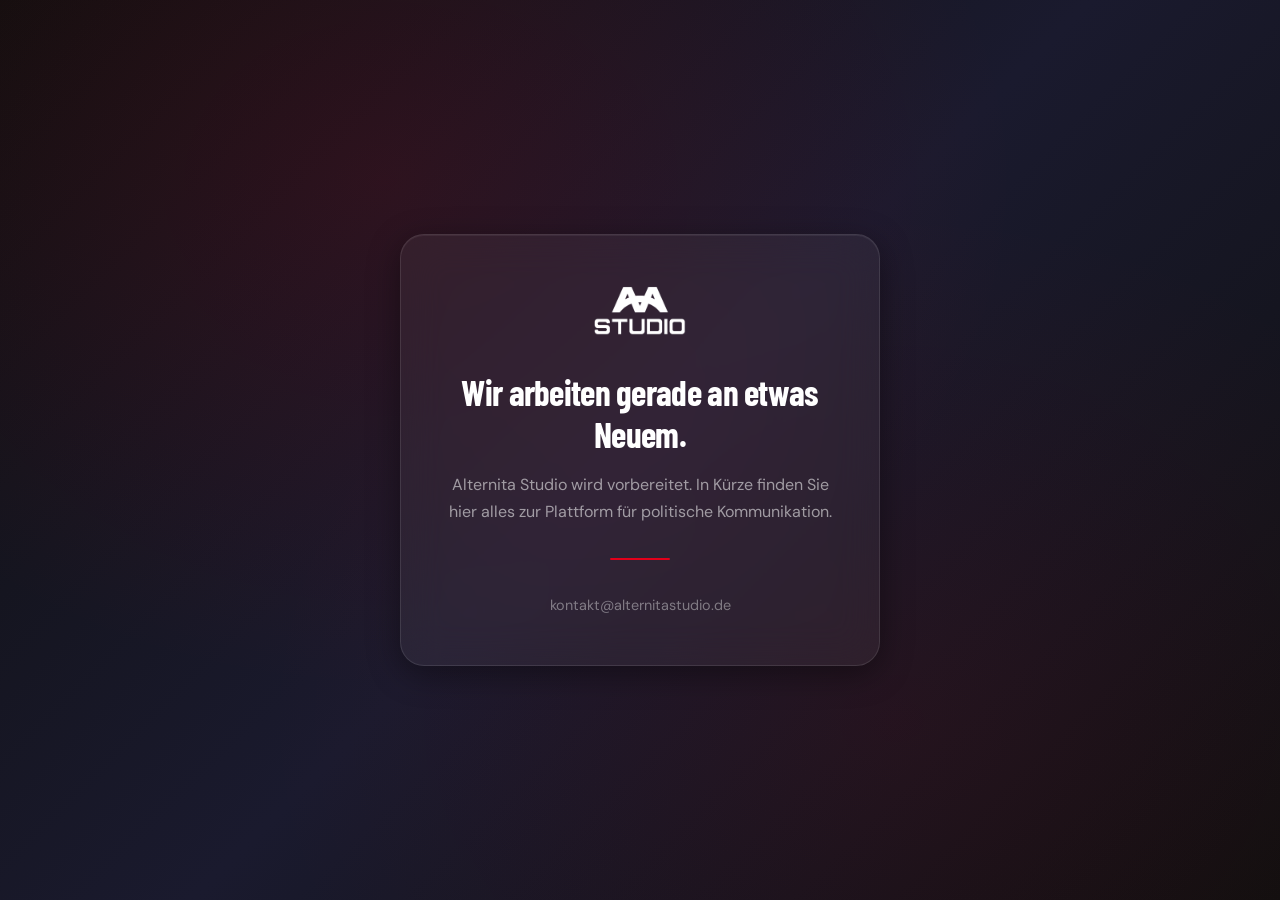
==== commit 99d6467e: "Add glassmorphism maintenance overlay Hides all site content behind a dark frosted-glass screen with" ====
--- a/index.html
+++ b/index.html
@@ -340,6 +340,21 @@
 </head>
 <body>
 
+<!-- MAINTENANCE OVERLAY -->
+<div id="maintenance-overlay" style="position:fixed;inset:0;z-index:99999;display:flex;align-items:center;justify-content:center;background:linear-gradient(135deg,#0f0f0f 0%,#1a1a2e 50%,#0f0f0f 100%);overflow:hidden">
+<div style="position:absolute;inset:0;background:radial-gradient(ellipse at 30% 20%,rgba(226,0,26,.12) 0%,transparent 50%),radial-gradient(ellipse at 70% 80%,rgba(226,0,26,.08) 0%,transparent 50%)"></div>
+<div style="position:relative;width:min(480px,90vw);padding:48px 40px;text-align:center;background:rgba(255,255,255,.05);border:1px solid rgba(255,255,255,.1);border-radius:24px;backdrop-filter:blur(20px);-webkit-backdrop-filter:blur(20px);box-shadow:0 8px 32px rgba(0,0,0,.4),inset 0 1px 0 rgba(255,255,255,.06)">
+<img src="/logo.png" alt="Alternita Studio" style="height:56px;margin:0 auto 32px;display:block;filter:brightness(0) invert(1)">
+<h1 style="font-family:'Barlow Condensed',sans-serif;font-size:clamp(1.6rem,4vw,2.2rem);font-weight:700;color:#fff;letter-spacing:-0.02em;line-height:1.2;margin:0 0 16px">Wir arbeiten gerade an etwas Neuem.</h1>
+<p style="font-family:'DM Sans',sans-serif;font-size:1rem;color:rgba(255,255,255,.55);line-height:1.7;margin:0 0 32px">Alternita Studio wird vorbereitet. In Kürze finden Sie hier alles zur Plattform für politische Kommunikation.</p>
+<div style="width:60px;height:2px;background:var(--red,#E2001A);margin:0 auto 32px;border-radius:1px"></div>
+<a href="mailto:kontakt@alternitastudio.de" style="font-family:'DM Sans',sans-serif;font-size:.9rem;color:rgba(255,255,255,.4);text-decoration:none;transition:color .2s" onmouseover="this.style.color='#E2001A'" onmouseout="this.style.color='rgba(255,255,255,.4)'">kontakt@alternitastudio.de</a>
+</div>
+</div>
+<style>
+#maintenance-overlay ~ *:not(script){display:none !important}
+</style>
+
 <!-- NAV -->
 <nav class="nav">
 <div class="wrap">
